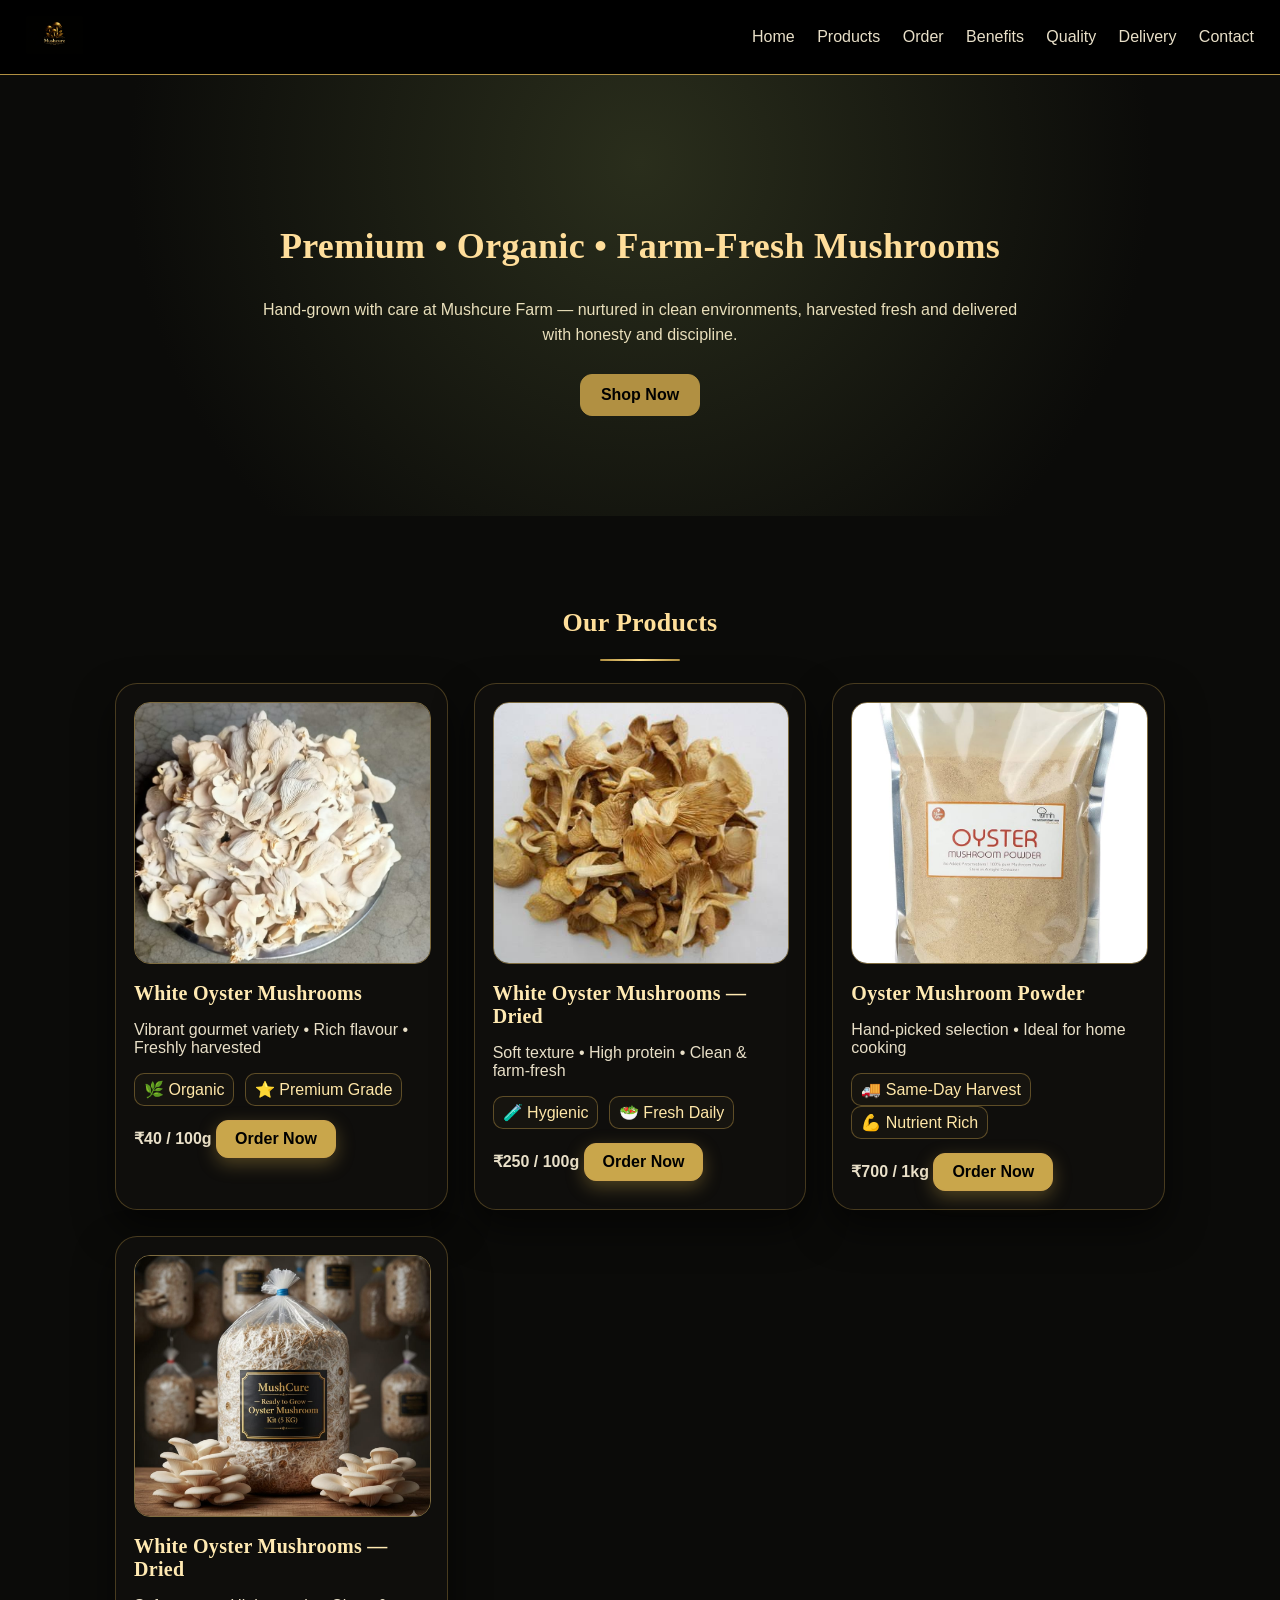
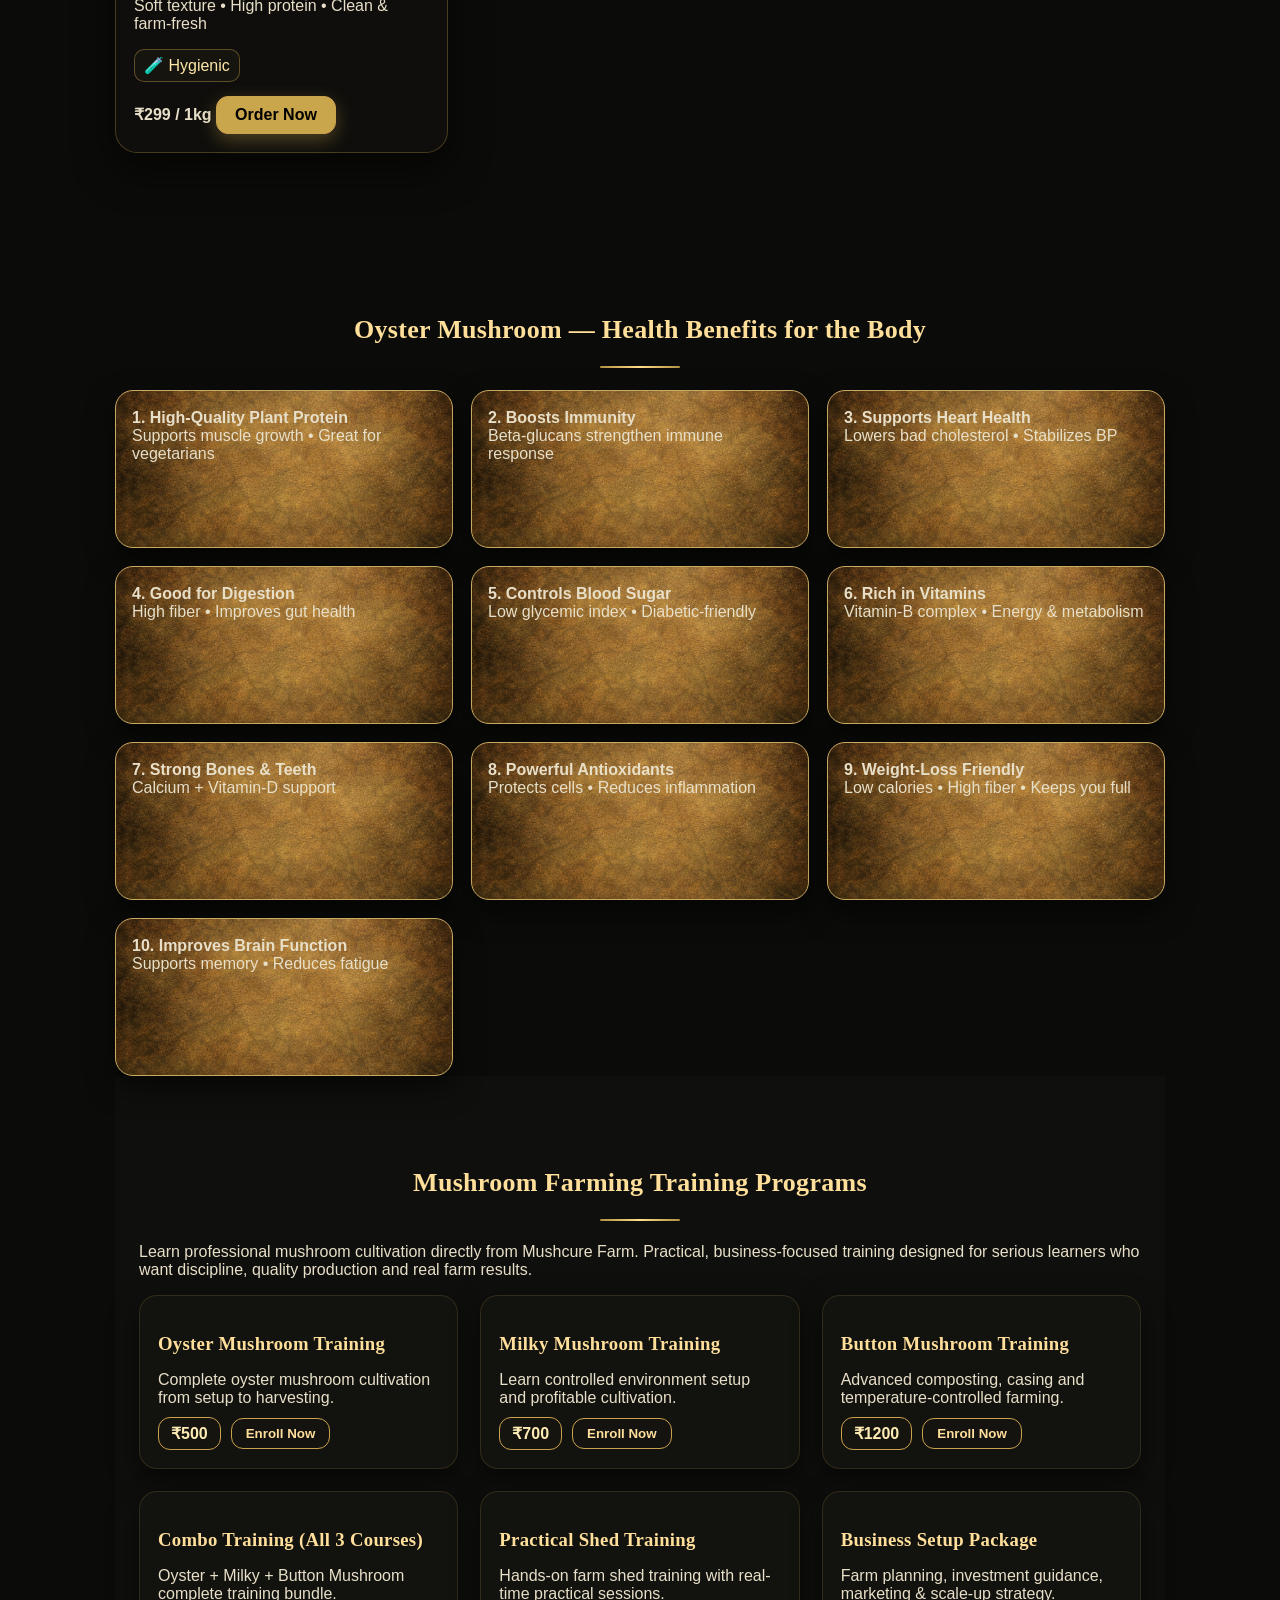
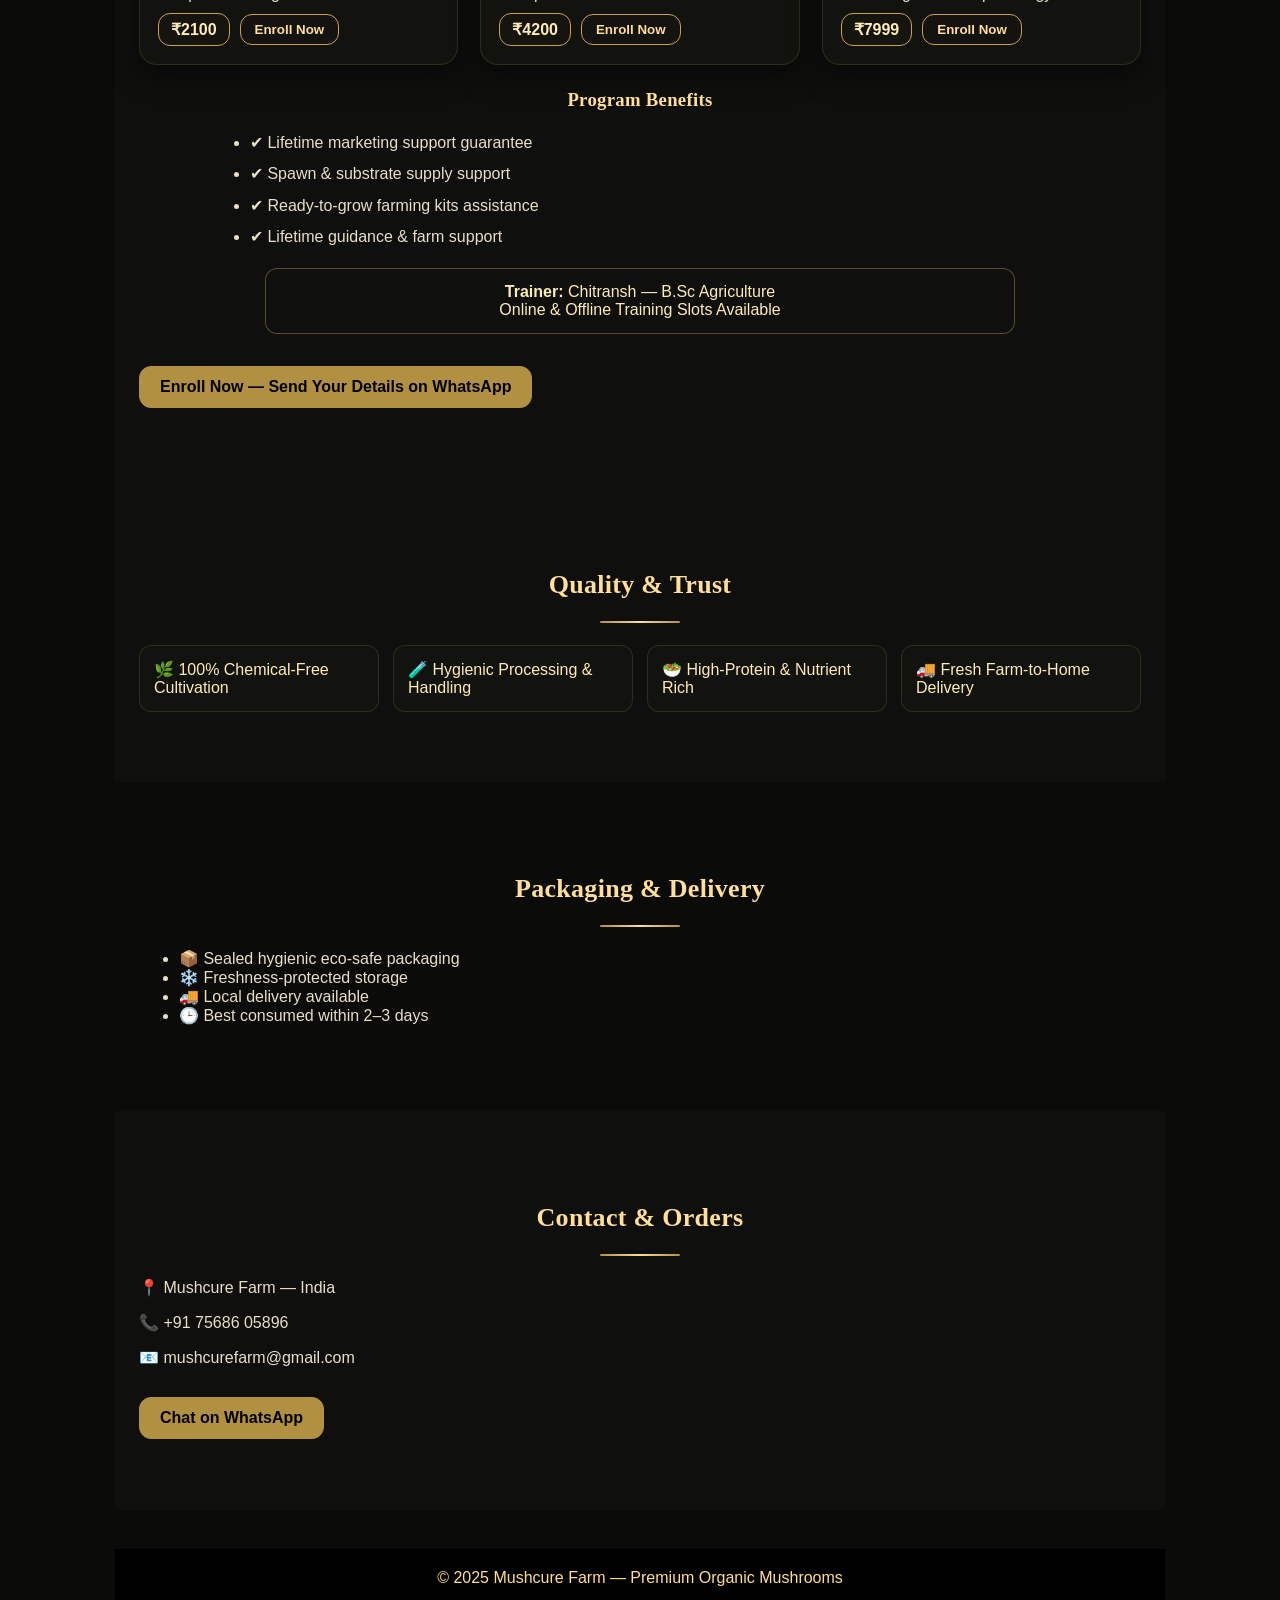
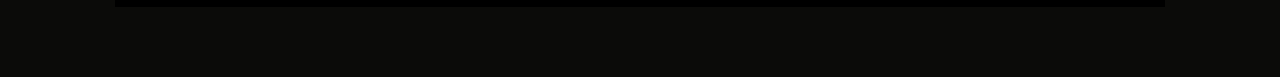
==== index.html @ 4eaa2e91 "Update index.html" ====
<!DOCTYPE html>
<html lang="en">
<head>
  <meta charset="UTF-8" />
  <meta name="viewport" content="width=device-width, initial-scale=1.0" />

  <title>Mushcure — Premium Organic Oyster Mushrooms | Farm Fresh</title>

  <meta name="description" content="Mushcure — Premium organic oyster mushrooms. Farm-fresh, chemical-free, hygienically cultivated mushrooms. Order fresh and dried oyster mushrooms.">
  <meta name="keywords" content="Mushcure, oyster mushrooms, organic mushrooms, mushroom farm, mushroom delivery, fresh mushrooms India">
  <meta name="author" content="Mushcure Farm">

  <link rel="icon" type="image/png" href="favicon.png">
  <link rel="stylesheet" href="style.css" />
</head>

<body>

<header class="topbar">
  <div class="logo">
    <img src="logo.png" alt="Mushcure Logo">
  </div>

  <nav>
    <a href="#home">Home</a>
    <a href="#products">Products</a>
    <a href="#order">Order</a>
    <a href="#benefits">Benefits</a>
    <a href="#quality">Quality</a>
    <a href="#delivery">Delivery</a>
    <a href="#contact">Contact</a>
  </nav>
</header>

<section id="home" class="hero">
  <h1>Premium • Organic • Farm-Fresh Mushrooms</h1>
  <p>
    Hand-grown with care at Mushcure Farm — nurtured in clean environments,
    harvested fresh and delivered with honesty and discipline.
  </p>
  <a href="#products" class="btn primary">Shop Now</a>
</section>

<section id="products" class="section">
  <h2 class="title">Our Products</h2>
  <div class="divider"></div>

  <div class="grid">

    <div class="card">
      <img src="pink-oyster.jpg" alt="White Oyster Mushrooms">
      <h3>White Oyster Mushrooms</h3>
      <p>Vibrant gourmet variety • Rich flavour • Freshly harvested</p>
      <div class="badges">
        <span>🌿 Organic</span>
        <span>⭐ Premium Grade</span>
      </div>
      <strong>₹40 / 100g</strong>
      <a class="btn" href="order.html">Order Now</a>
    </div>

    <div class="card">
      <img src="white-oyster.jpg" alt="White Oyster Mushrooms Dried">
      <h3>White Oyster Mushrooms — Dried</h3>
      <p>Soft texture • High protein • Clean & farm-fresh</p>
      <div class="badges">
        <span>🧪 Hygienic</span>
        <span>🥗 Fresh Daily</span>
      </div>
      <strong>₹250 / 100g</strong>
      <a class="btn" href="order.html">Order Now</a>
    </div>

    <div class="card">
      <img src="fresh-harvest.jpg" alt="Oyster Mushroom Powder">
      <h3>Oyster Mushroom Powder</h3>
      <p>Hand-picked selection • Ideal for home cooking</p>
      <div class="badges">
        <span>🚚 Same-Day Harvest</span>
        <span>💪 Nutrient Rich</span>
      </div>
      <strong>₹700 / 1kg</strong>
      <a class="btn" href="order.html">Order Now</a>
    </div>

    <div class="card">
      <img src="kit.jpg" alt="White Oyster Ready To Grow Kit">
      <h3>White Oyster Mushrooms — Dried</h3>
      <p>Soft texture • High protein • Clean & farm-fresh</p>
      <div class="badges">
        <span>🧪 Hygienic</span>
      </div>
      <strong>₹299 / 1kg</strong>
      <a class="btn" href="order.html">Order Now</a>
    </div>

  </div>
</section>



<section id="benefits" class="section">
  <h2 class="title">Oyster Mushroom — Health Benefits for the Body</h2>
  <div class="divider"></div>

  <div class="benefit-grid">

    <div class="benefit-card"><strong>1. High-Quality Plant Protein</strong><br>Supports muscle growth • Great for vegetarians</div>
    <div class="benefit-card"><strong>2. Boosts Immunity</strong><br>Beta-glucans strengthen immune response</div>
    <div class="benefit-card"><strong>3. Supports Heart Health</strong><br>Lowers bad cholesterol • Stabilizes BP</div>

    <div class="benefit-card"><strong>4. Good for Digestion</strong><br>High fiber • Improves gut health</div>
    <div class="benefit-card"><strong>5. Controls Blood Sugar</strong><br>Low glycemic index • Diabetic-friendly</div>
    <div class="benefit-card"><strong>6. Rich in Vitamins</strong><br>Vitamin-B complex • Energy & metabolism</div>

    <div class="benefit-card"><strong>7. Strong Bones & Teeth</strong><br>Calcium + Vitamin-D support</div>
    <div class="benefit-card"><strong>8. Powerful Antioxidants</strong><br>Protects cells • Reduces inflammation</div>
    <div class="benefit-card"><strong>9. Weight-Loss Friendly</strong><br>Low calories • High fiber • Keeps you full</div>

    <div class="benefit-card"><strong>10. Improves Brain Function</strong><br>Supports memory • Reduces fatigue</div>

  </div>
<section id="training" class="section alt">
  <h2 class="title">Mushroom Farming Training Programs</h2>
  <div class="divider"></div>

  <p class="story">
    Learn professional mushroom cultivation directly from Mushcure Farm.
    Practical, business-focused training designed for serious learners
    who want discipline, quality production and real farm results.
  </p>

  <div class="training-grid">

    <div class="training-card">
      <h3>Oyster Mushroom Training</h3>
      <p>Complete oyster mushroom cultivation from setup to harvesting.</p>
      <div class="price-row">
        <span class="price">₹500</span>
        <button class="enroll-btn"
          onclick="enroll('Oyster Mushroom Training', 500)">
          Enroll Now
        </button>
      </div>
    </div>

    <div class="training-card">
      <h3>Milky Mushroom Training</h3>
      <p>Learn controlled environment setup and profitable cultivation.</p>
      <div class="price-row">
        <span class="price">₹700</span>
        <button class="enroll-btn"
          onclick="enroll('Milky Mushroom Training', 700)">
          Enroll Now
        </button>
      </div>
    </div>

    <div class="training-card">
      <h3>Button Mushroom Training</h3>
      <p>Advanced composting, casing and temperature-controlled farming.</p>
      <div class="price-row">
        <span class="price">₹1200</span>
        <button class="enroll-btn"
          onclick="enroll('Button Mushroom Training', 1200)">
          Enroll Now
        </button>
      </div>
    </div>

    <div class="training-card">
      <h3>Combo Training (All 3 Courses)</h3>
      <p>Oyster + Milky + Button Mushroom complete training bundle.</p>
      <div class="price-row">
        <span class="price">₹2100</span>
        <button class="enroll-btn"
          onclick="enroll('Combo Training — Oyster + Milky + Button', 2100)">
          Enroll Now
        </button>
      </div>
    </div>

    <div class="training-card">
      <h3>Practical Shed Training</h3>
      <p>Hands-on farm shed training with real-time practical sessions.</p>
      <div class="price-row">
        <span class="price">₹4200</span>
        <button class="enroll-btn"
          onclick="enroll('Practical Shed Training', 4200)">
          Enroll Now
        </button>
      </div>
    </div>

    <div class="training-card">
      <h3>Business Setup Package</h3>
      <p>Farm planning, investment guidance, marketing & scale-up strategy.</p>
      <div class="price-row">
        <span class="price">₹7999</span>
        <button class="enroll-btn"
          onclick="enroll('Business Setup Package', 7999)">
          Enroll Now
        </button>
      </div>
    </div>

  </div>

  <h3 class="sub-title">Program Benefits</h3>
  <ul class="benefits-list">
    <li>✔ Lifetime marketing support guarantee</li>
    <li>✔ Spawn & substrate supply support</li>
    <li>✔ Ready-to-grow farming kits assistance</li>
    <li>✔ Lifetime guidance & farm support</li>
  </ul>

  <div class="trainer-box">
    <strong>Trainer:</strong> Chitransh — B.Sc Agriculture  
    <br>Online & Offline Training Slots Available
  </div>

  <a href="https://wa.me/917568605896" class="btn primary">
    Enroll Now — Send Your Details on WhatsApp
  </a>
</section>

<section id="quality" class="section alt">
  <h2 class="title">Quality & Trust</h2>
  <div class="divider"></div>

  <div class="trust-grid">
    <div class="trust-card">🌿 100% Chemical-Free Cultivation</div>
    <div class="trust-card">🧪 Hygienic Processing & Handling</div>
    <div class="trust-card">🥗 High-Protein & Nutrient Rich</div>
    <div class="trust-card">🚚 Fresh Farm-to-Home Delivery</div>
  </div>
</section>

<section id="delivery" class="section">
  <h2 class="title">Packaging & Delivery</h2>
  <div class="divider"></div>

  <ul class="list">
    <li>📦 Sealed hygienic eco-safe packaging</li>
    <li>❄️ Freshness-protected storage</li>
    <li>🚚 Local delivery available</li>
    <li>🕒 Best consumed within 2–3 days</li>
  </ul>
</section>

<section id="contact" class="section alt">
  <h2 class="title">Contact & Orders</h2>
  <div class="divider"></div>

  <p>📍 Mushcure Farm — India</p>
  <p>📞 +91 75686 05896</p>
  <p>📧 mushcurefarm@gmail.com</p>

  <a class="btn primary" href="https://wa.me/917568605896">Chat on WhatsApp</a>
</section>

<footer>
  © 2025 Mushcure Farm — Premium Organic Mushrooms
</footer>

<script>
document.getElementById("orderForm").addEventListener("submit", function(e){
  e.preventDefault();

  let msg =
`🛒 *Mushcure Order*\n\n`+
`👤 Name: ${name.value}\n`+
`📞 Phone: ${phone.value}\n\n`+
`🍄 Product: ${product.value}\n`+
`⚖️ Pack Size: ${weight.value}\n`+
`🔢 Quantity: ${qty.value}\n\n`+
`📍 Delivery Address:\n${address.value}\n\n`+
`📝 Notes: ${note.value || "None"}`;

  window.open(`https://wa.me/917568605896?text=${encodeURIComponent(msg)}`,"_blank");
});
</script>
  <script>
function enroll(course, price) {
  const msg =
`🎓 *Mushroom Training Enrollment Request*

📌 Course: ${course}
💰 Fee: ₹${price}

Please book my slot.
My details:
• Name:
• City:
• Preferred Mode: Online / Offline
• Preferred Date:`;

  window.open(
    `https://wa.me/917568605896?text=${encodeURIComponent(msg)}`,
    `_blank`
  );
}
  </script>

</body>
</html>
---- style.css ----
body{margin:0;background:#0b0b09;color:#e8dfc8;font-family:'Poppins',Arial;}
h1,h2,h3{font-family:'Playfair Display',serif;letter-spacing:.3px;}

.topbar{display:flex;justify-content:space-between;align-items:center;padding:16px 26px;background:#000;border-bottom:1px solid #b19042;position:sticky;top:0;z-index:50;}
.logo img{height:38px;}
nav a{margin-left:18px;text-decoration:none;color:#e8dfc8;transition:.3s;}
nav a:hover{color:#ffdf8a;}

.hero{padding:120px 24px 100px;text-align:center;background:radial-gradient(circle at 50% 20%,#2a2e1c,#0b0b09 70%);}
.hero h1{font-size:36px;color:#ffde9b;}
.hero p{max-width:760px;margin:12px auto;color:#e9dfbb;line-height:1.6;}

.btn{display:inline-block;margin-top:14px;padding:11px 20px;border-radius:12px;text-decoration:none;font-weight:600;border:1px solid #b19042;transition:.3s;}
.primary{background:#b19042;color:#000;}
.btn:hover{box-shadow:0 0 18px #ffdf8a55;background:#ffdf8a;color:#000;}
.btn.full{width:100%;}

.section{padding:70px 24px;max-width:1050px;margin:auto;}
.section.alt{background:#0f0f0d;}
.title{text-align:center;color:#ffdf9a;font-size:26px;}
.divider{width:80px;height:2px;margin:10px auto 22px;background:linear-gradient(90deg,#b19042,#ffdf8a,#b19042);border-radius:3px;}

.grid{display:grid;grid-template-columns:repeat(auto-fit,minmax(280px,1fr));gap:26px;}

.card{background:#0f0e0c;border:1px solid rgba(177,144,66,.35);border-radius:22px;padding:18px;box-shadow:0 18px 38px rgba(0,0,0,.55);transition:.35s;}
.card:hover{transform:translateY(-6px);box-shadow:0 28px 55px rgba(0,0,0,.7);border-color:#caa24d;}
.card img{width:100%;height:260px;object-fit:cover;border-radius:16px;border:1px solid rgba(201,170,99,.6);}
.card h3{margin:14px 0 6px;font-size:20px;color:#ffe9b2;}
.badges span{display:inline-block;padding:6px 9px;border-radius:10px;border:1px solid #caa24d66;color:#ffe7a8;margin-right:6px;background:#16140f;}

.order-wrapper{max-width:780px;margin:auto;}
.order-box{background:#12120f;padding:22px;border-radius:18px;border:1px solid #b1904233;box-shadow:0 8px 24px #0007;}
.form-row.two{display:grid;grid-template-columns:1fr 1fr;gap:16px;}
.form-row.three{display:grid;grid-template-columns:1fr 1fr 1fr;gap:16px;}

.field label{color:#ffdf9a;font-weight:600;}
.field input,.field select,.field textarea{width:100%;margin-top:6px;padding:10px;border-radius:12px;border:1px solid #c9aa63;background:#0f0f0d;color:#ffefc1;}
.field input:focus,.field select:focus,.field textarea:focus{outline:none;box-shadow:0 0 12px #ffdf8a55;}

/* BENEFIT CARDS */
.benefit-grid{display:grid;grid-template-columns:repeat(auto-fit,minmax(280px,1fr));gap:18px;margin-top:20px;}

.benefit-card{
  position:relative;
  border:1px solid #c9aa63;
  border-radius:18px;
  padding:18px 16px;
  min-height:120px;
  background:url("health-texture.png") center/cover no-repeat,rgba(0,0,0,.45);
  box-shadow:0 12px 28px rgba(0,0,0,.55);
  transition:.35s;
}

.benefit-card:hover{
  transform:translateY(-6px);
  border-color:#ffdd88;
  box-shadow:0 0 18px rgba(255,221,136,.55),0 18px 40px rgba(0,0,0,.75);
}
/* TRAINING SECTION */
.training-grid{
  display:grid;
  grid-template-columns:repeat(auto-fit,minmax(280px,1fr));
  gap:22px;
  margin-top:16px;
}

.training-card{
  background:#12120f;
  border:1px solid #b1904233;
  border-radius:18px;
  padding:18px;
  box-shadow:0 10px 28px rgba(0,0,0,.55);
  transition:.3s;
}

.training-card:hover{
  border-color:#caa24d;
  box-shadow:0 14px 36px rgba(0,0,0,.7);
  transform:translateY(-4px);
}

.training-card h3{
  color:#ffdf9a;
  margin-bottom:6px;
}

.training-card p{
  color:#e8dfc8;
  margin-bottom:10px;
}

.price{
  display:inline-block;
  padding:6px 12px;
  border-radius:12px;
  border:1px solid #caa24d66;
  color:#ffe7a8;
  background:#16140f;
  font-weight:600;
}

.price.highlight{
  background:#caa24d;
  color:#111;
}

.sub-title{
  margin-top:24px;
  color:#ffdf9a;
  text-align:center;
}

.benefits-list{
  max-width:820px;
  margin:10px auto 18px;
  color:#e8dfc8;
  line-height:1.6;
}

.benefits-list li{
  margin-bottom:6px;
}

.trainer-box{
  max-width:720px;
  margin:12px auto 18px;
  padding:14px;
  border-radius:12px;
  border:1px solid #caa24d66;
  background:#0f0f0d;
  color:#ffecb5;
  text-align:center;
}
/* TRAINING ENROLL BUTTON — PREMIUM STYLE */
.training-card .price-row{
  display:flex;
  align-items:center;
  gap:10px;
  margin-top:10px;
}

.training-card .price{
  border:1px solid #caa24d;
  padding:6px 12px;
  border-radius:12px;
  color:#ffecb5;
}

.training-card .enroll-btn{
  padding:7px 14px;
  border-radius:12px;
  border:1px solid #caa24d;
  background:#151310;
  color:#ffde9b;
  font-weight:600;
  transition:.25s;
}

.training-card .enroll-btn:hover{
  background:#caa24d;
  color:#111;
  box-shadow:0 0 16px rgba(202,162,77,.45);
  transform:translateY(-2px);
}

/* TRUST CARDS */
.trust-grid{display:grid;grid-template-columns:repeat(auto-fit,minmax(240px,1fr));gap:14px;}
.trust-card{background:#12120f;padding:14px;border-radius:12px;border:1px solid #b1904233;color:#ffecb5;}

footer{text-align:center;padding:20px;background:#000;color:#ffdf8a;margin-top:40px;}
/* FORCE GOLD BUTTON STYLE (Fix blue link issue) */
.card a.btn{
  display:inline-block;
  background:#c9a64b;
  color:#000 !important;
  border:1px solid #caa24d;
  padding:9px 18px;
  border-radius:12px;
  font-weight:600;
  text-decoration:none !important;
  box-shadow:0 6px 18px rgba(201,166,75,.35);
  transition:.25s;
}

.card a.btn:hover{
  background:#ffdf8a;
  color:#000 !important;
  box-shadow:0 10px 26px rgba(201,166,75,.55);
}
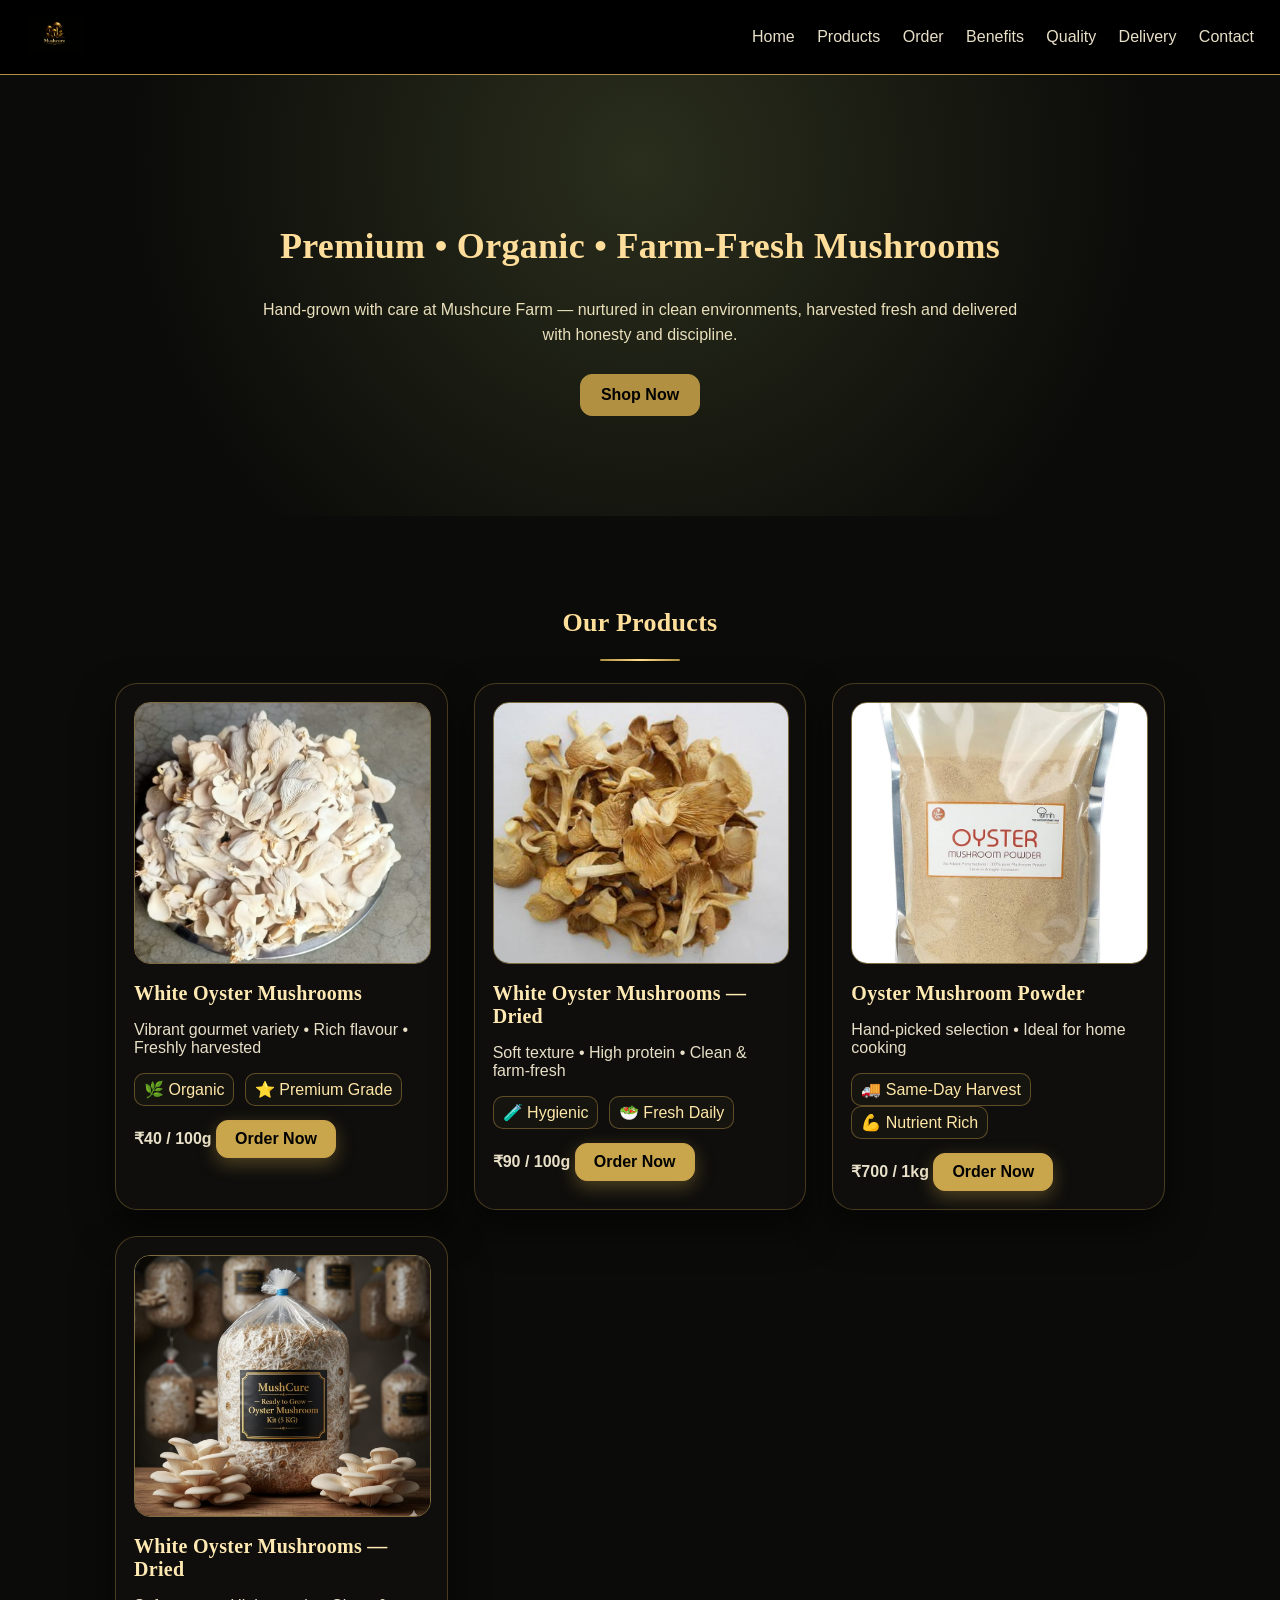
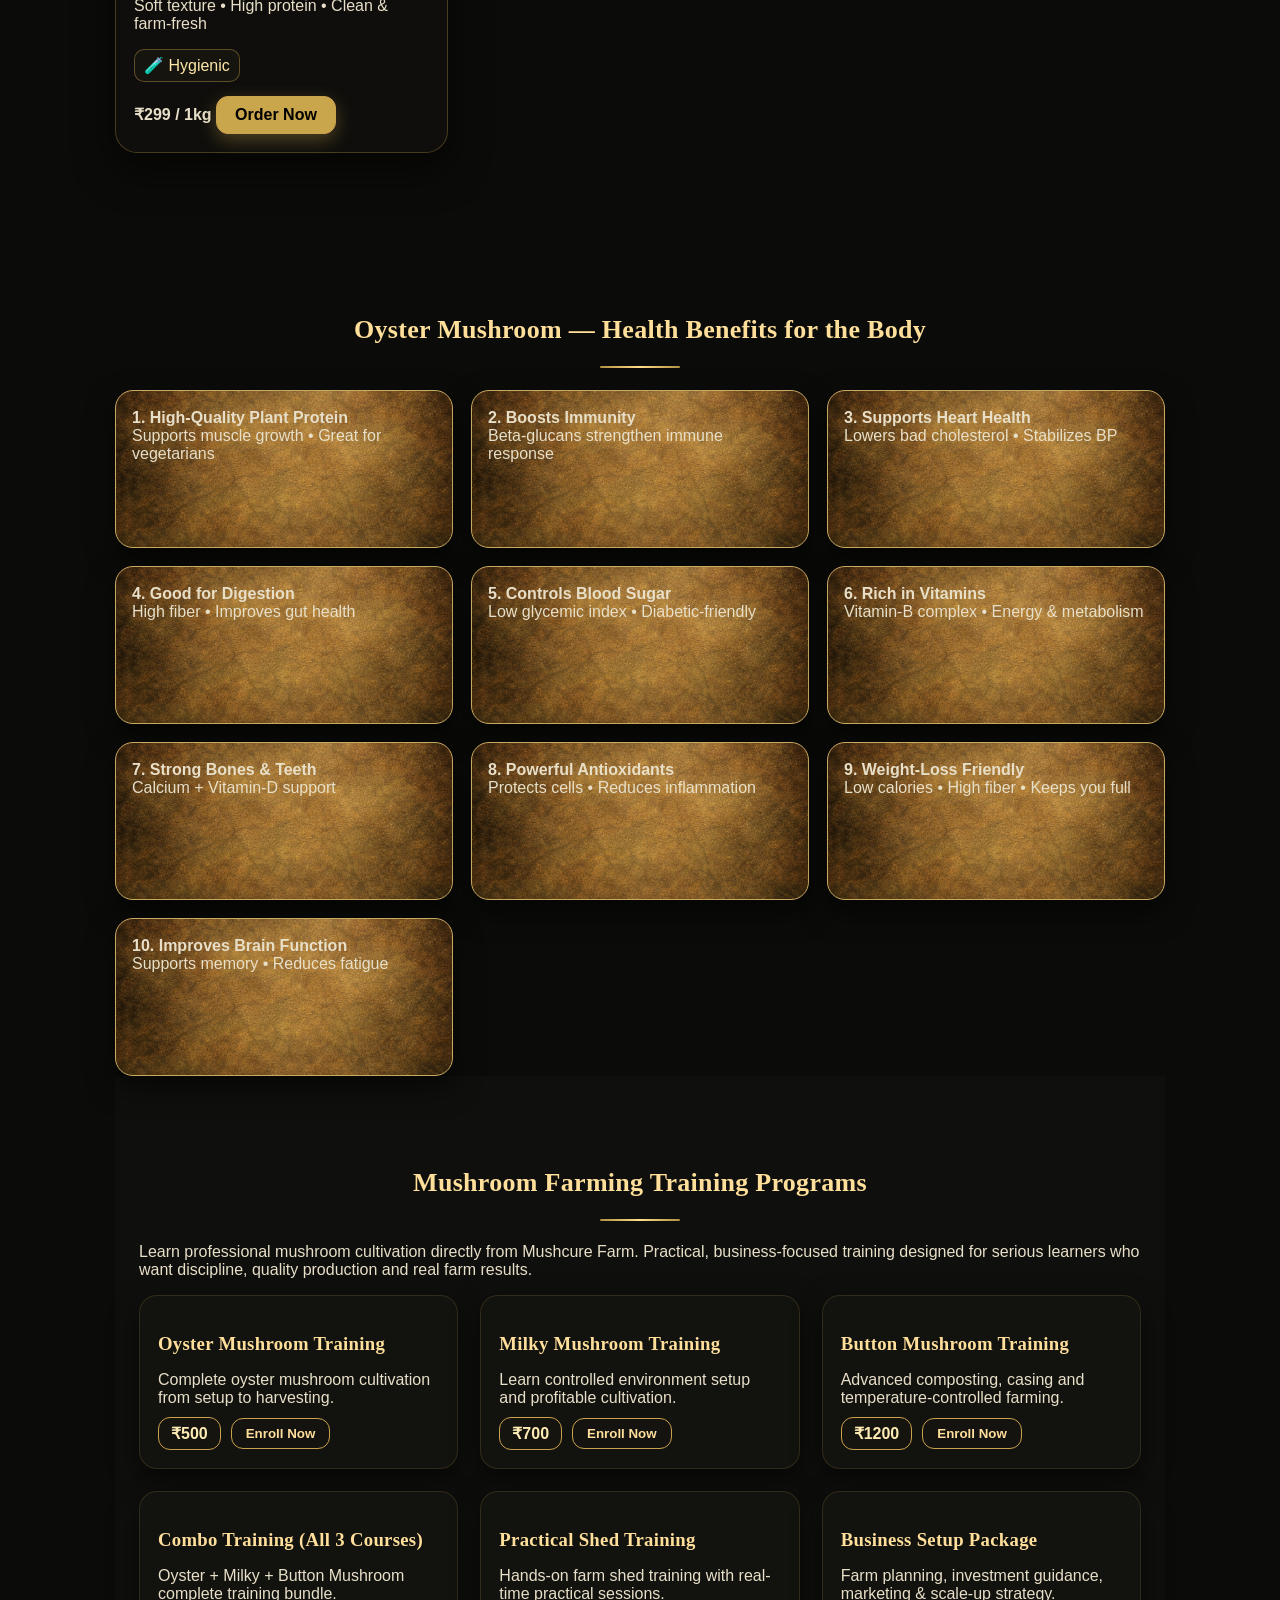
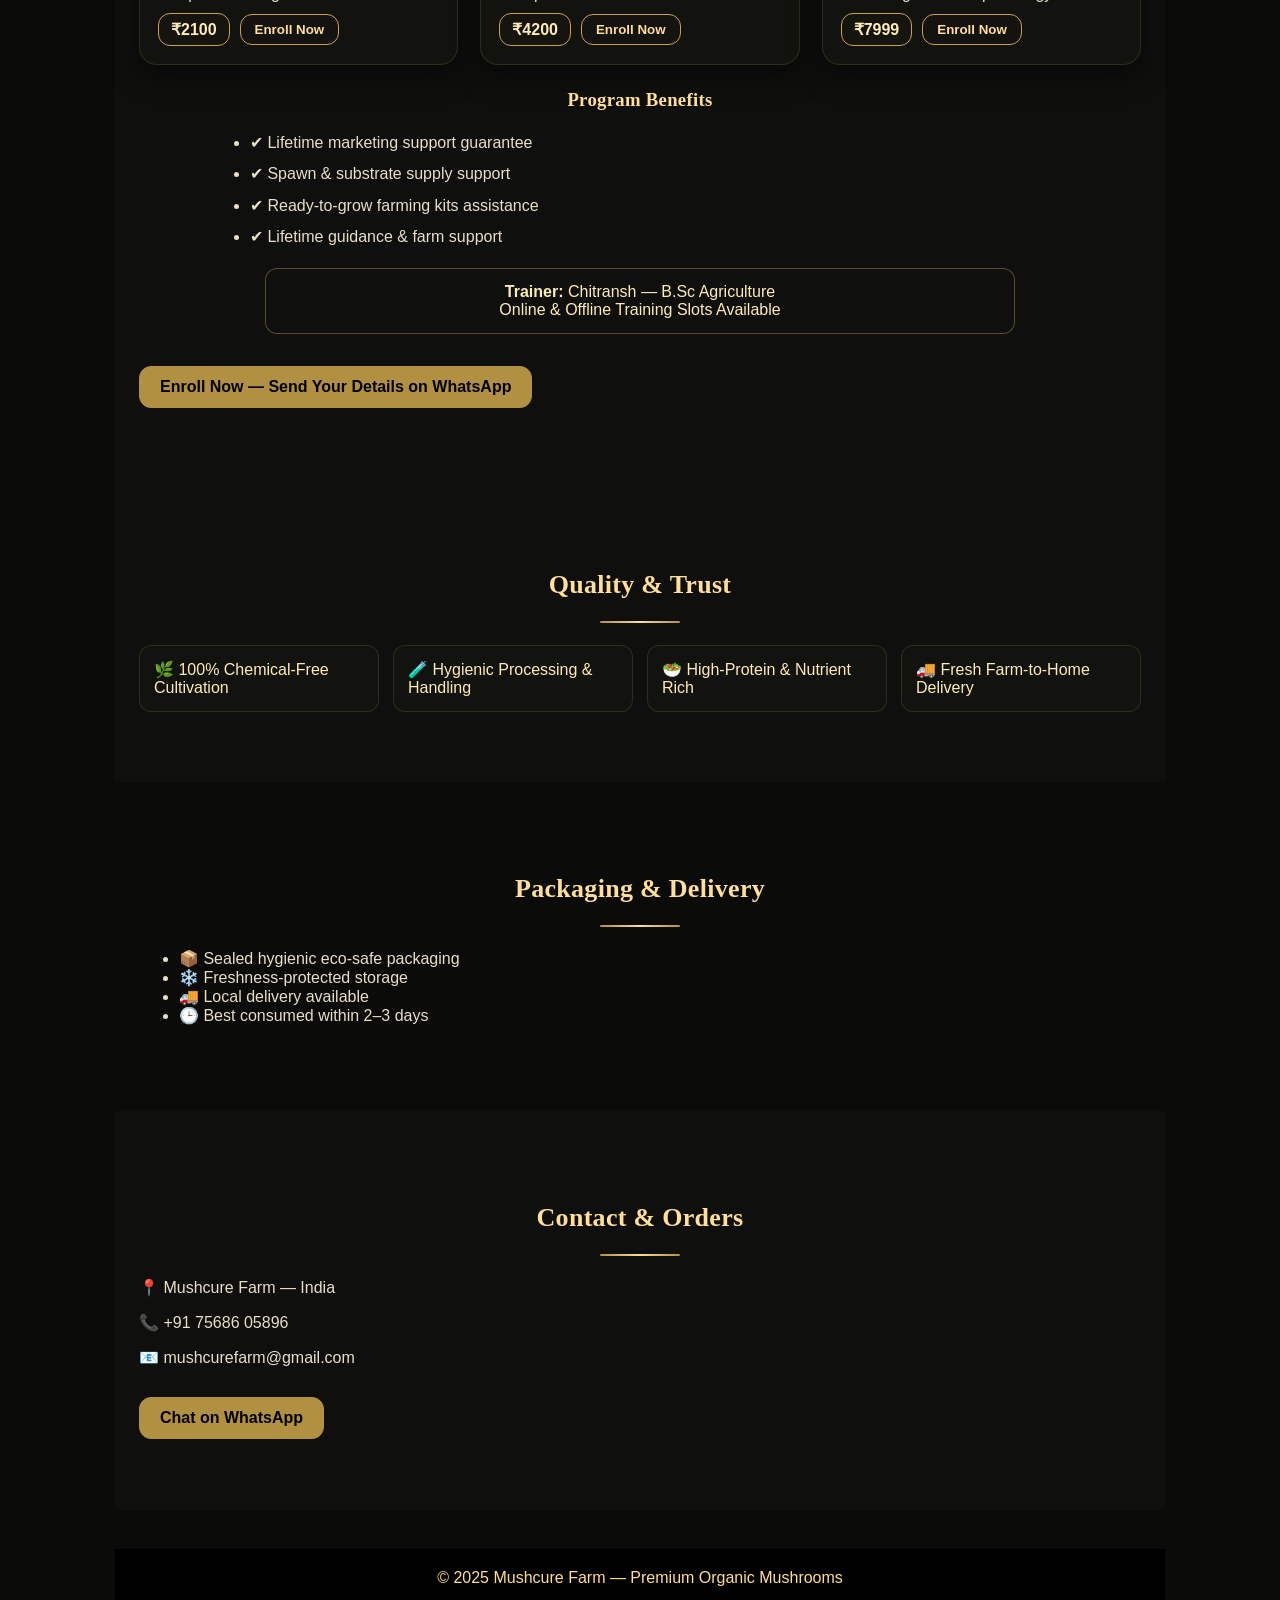
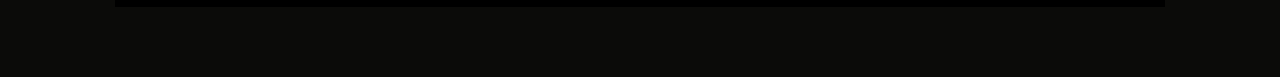
==== commit 7e75613b: "Update price from ₹250 to ₹90 per 100g" ====
--- a/index.html
+++ b/index.html
@@ -4,7 +4,7 @@
   <meta charset="UTF-8" />
   <meta name="viewport" content="width=device-width, initial-scale=1.0" />
 
-  <title>Mushcure — Premium Organic Oyster Mushrooms | Farm Fresh</title>
+  <title>Mushcure — Premium Organic Oyster Mushrooms & Training Center| Farm Fresh</title>
 
   <meta name="description" content="Mushcure — Premium organic oyster mushrooms. Farm-fresh, chemical-free, hygienically cultivated mushrooms. Order fresh and dried oyster mushrooms.">
   <meta name="keywords" content="Mushcure, oyster mushrooms, organic mushrooms, mushroom farm, mushroom delivery, fresh mushrooms India">
@@ -67,7 +67,7 @@
         <span>🧪 Hygienic</span>
         <span>🥗 Fresh Daily</span>
       </div>
-      <strong>₹250 / 100g</strong>
+      <strong>₹90 / 100g</strong>
       <a class="btn" href="order.html">Order Now</a>
     </div>
 
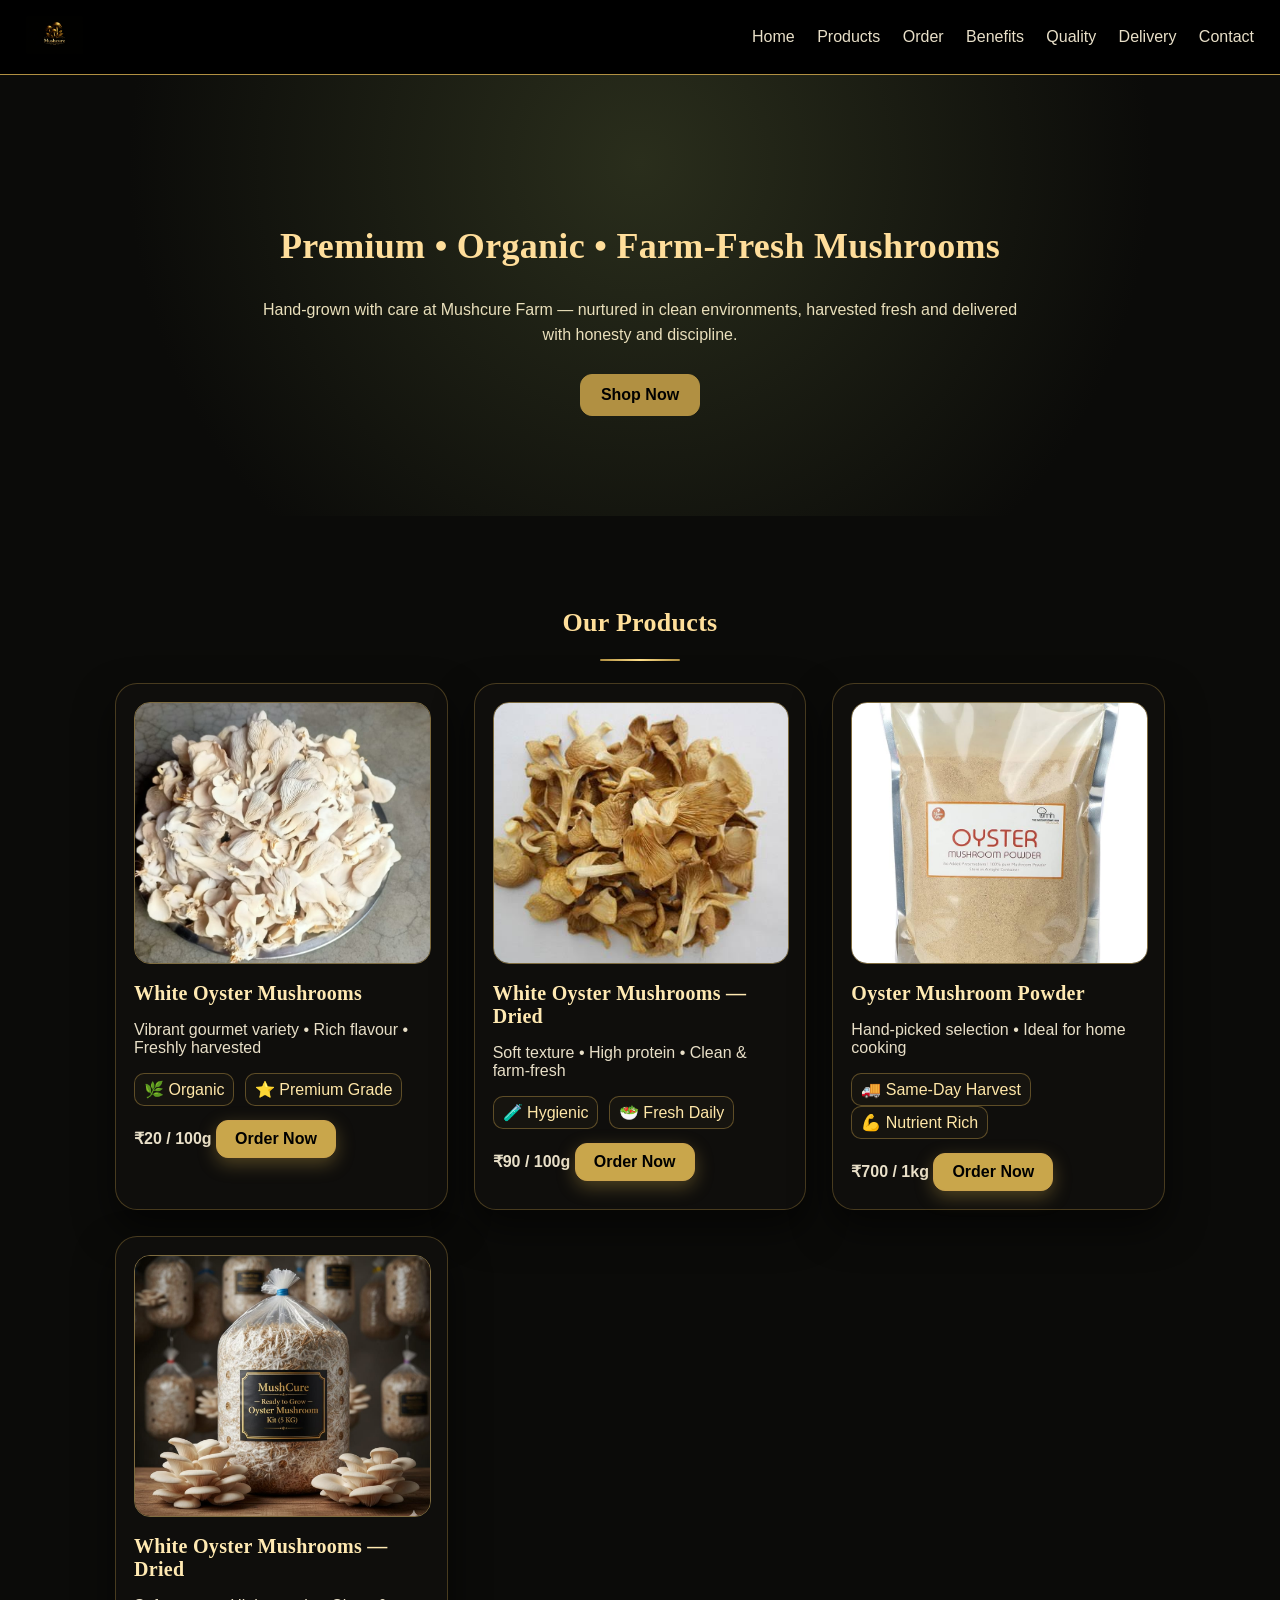
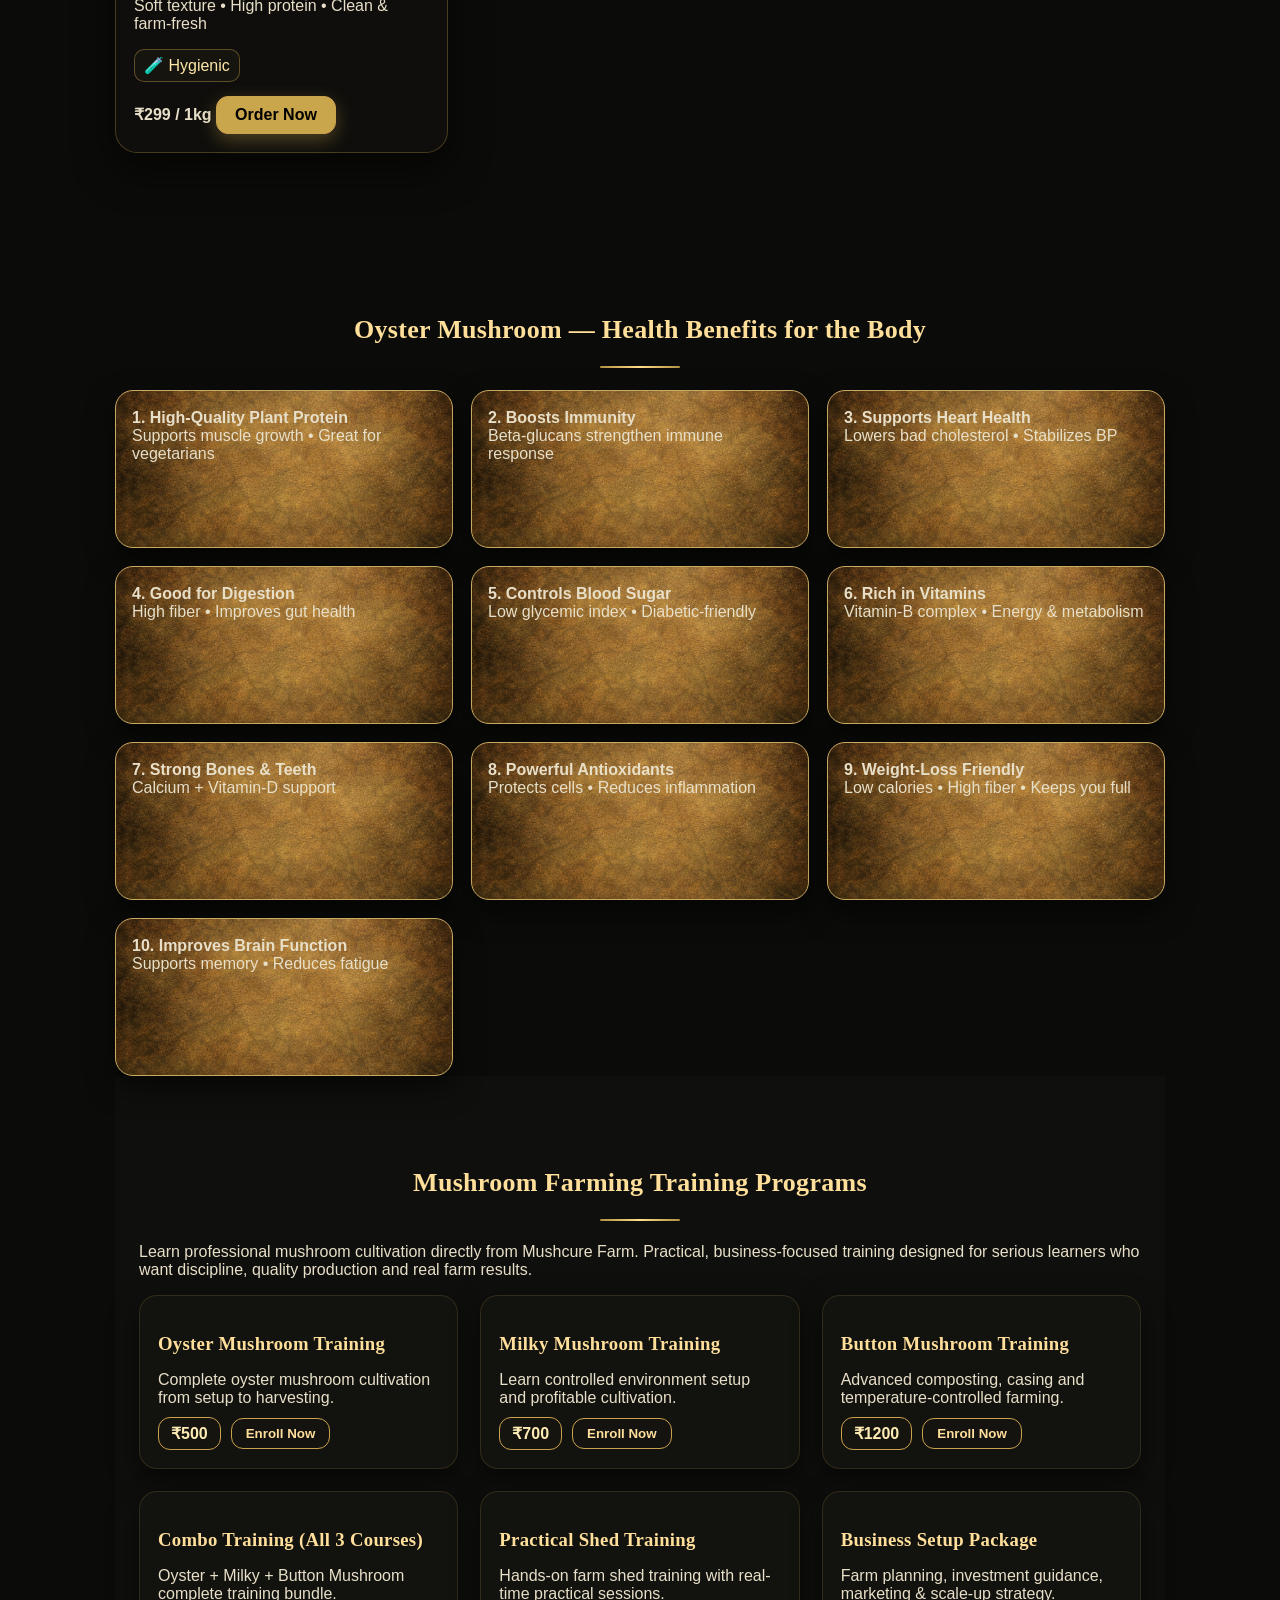
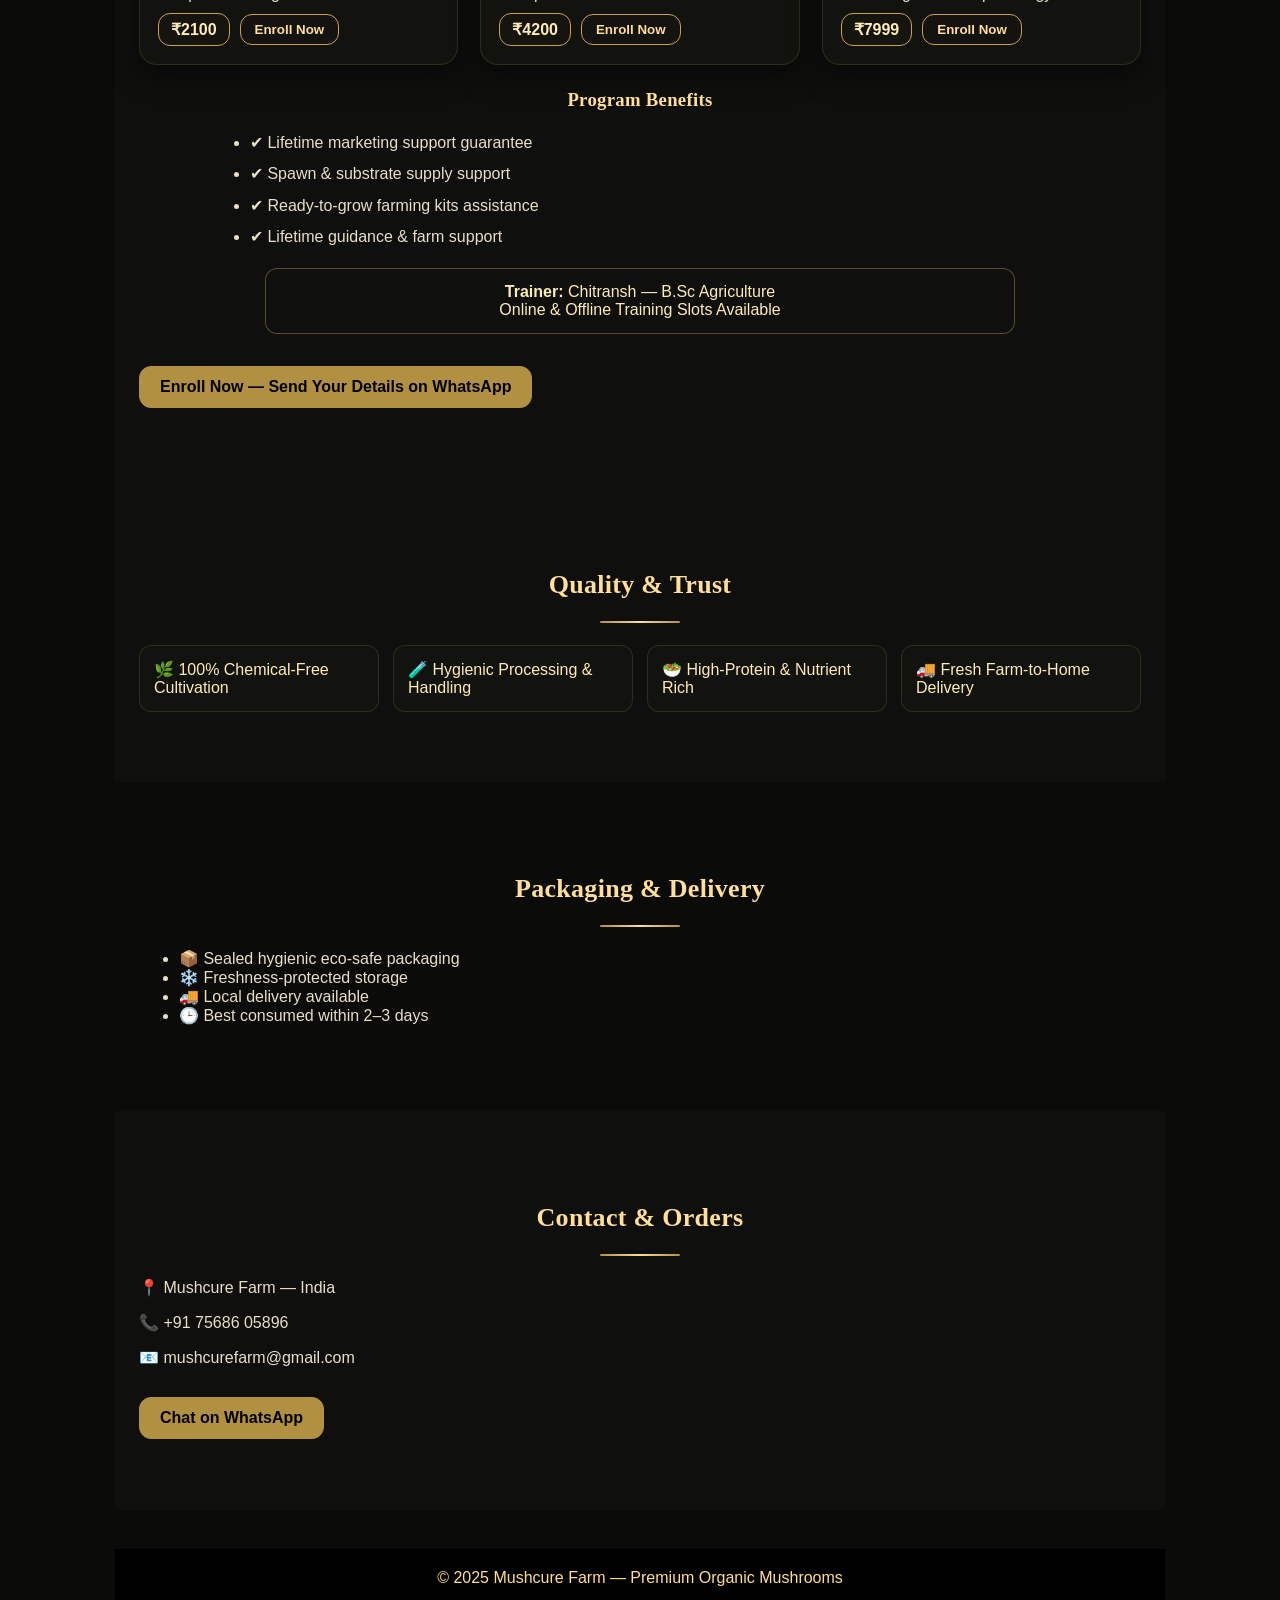
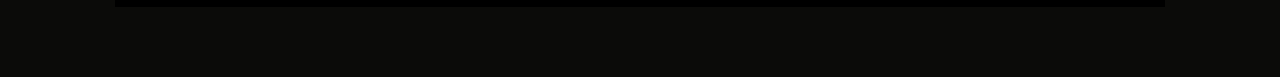
==== commit 4b1ff6ed: "Update price from ₹40 to ₹20 for 100g" ====
--- a/index.html
+++ b/index.html
@@ -55,7 +55,7 @@
         <span>🌿 Organic</span>
         <span>⭐ Premium Grade</span>
       </div>
-      <strong>₹40 / 100g</strong>
+      <strong>₹20 / 100g</strong>
       <a class="btn" href="order.html">Order Now</a>
     </div>
 
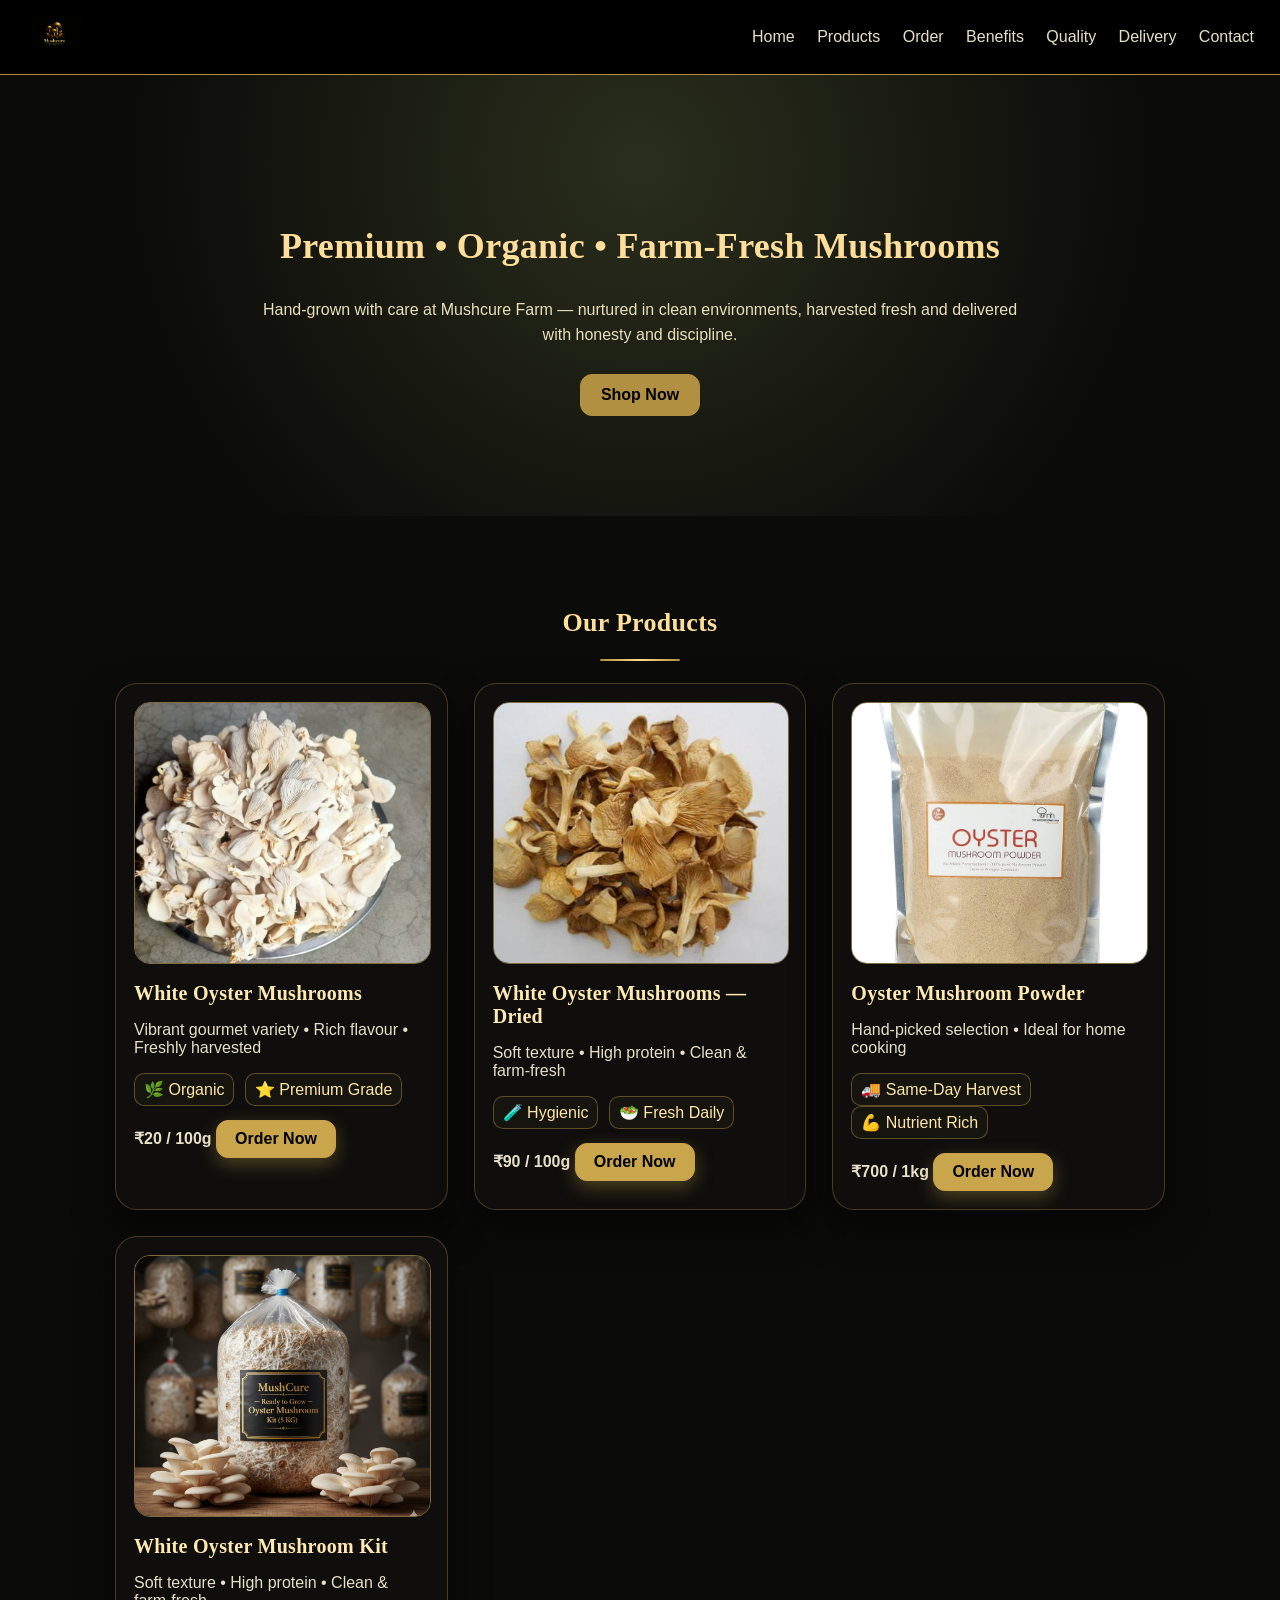
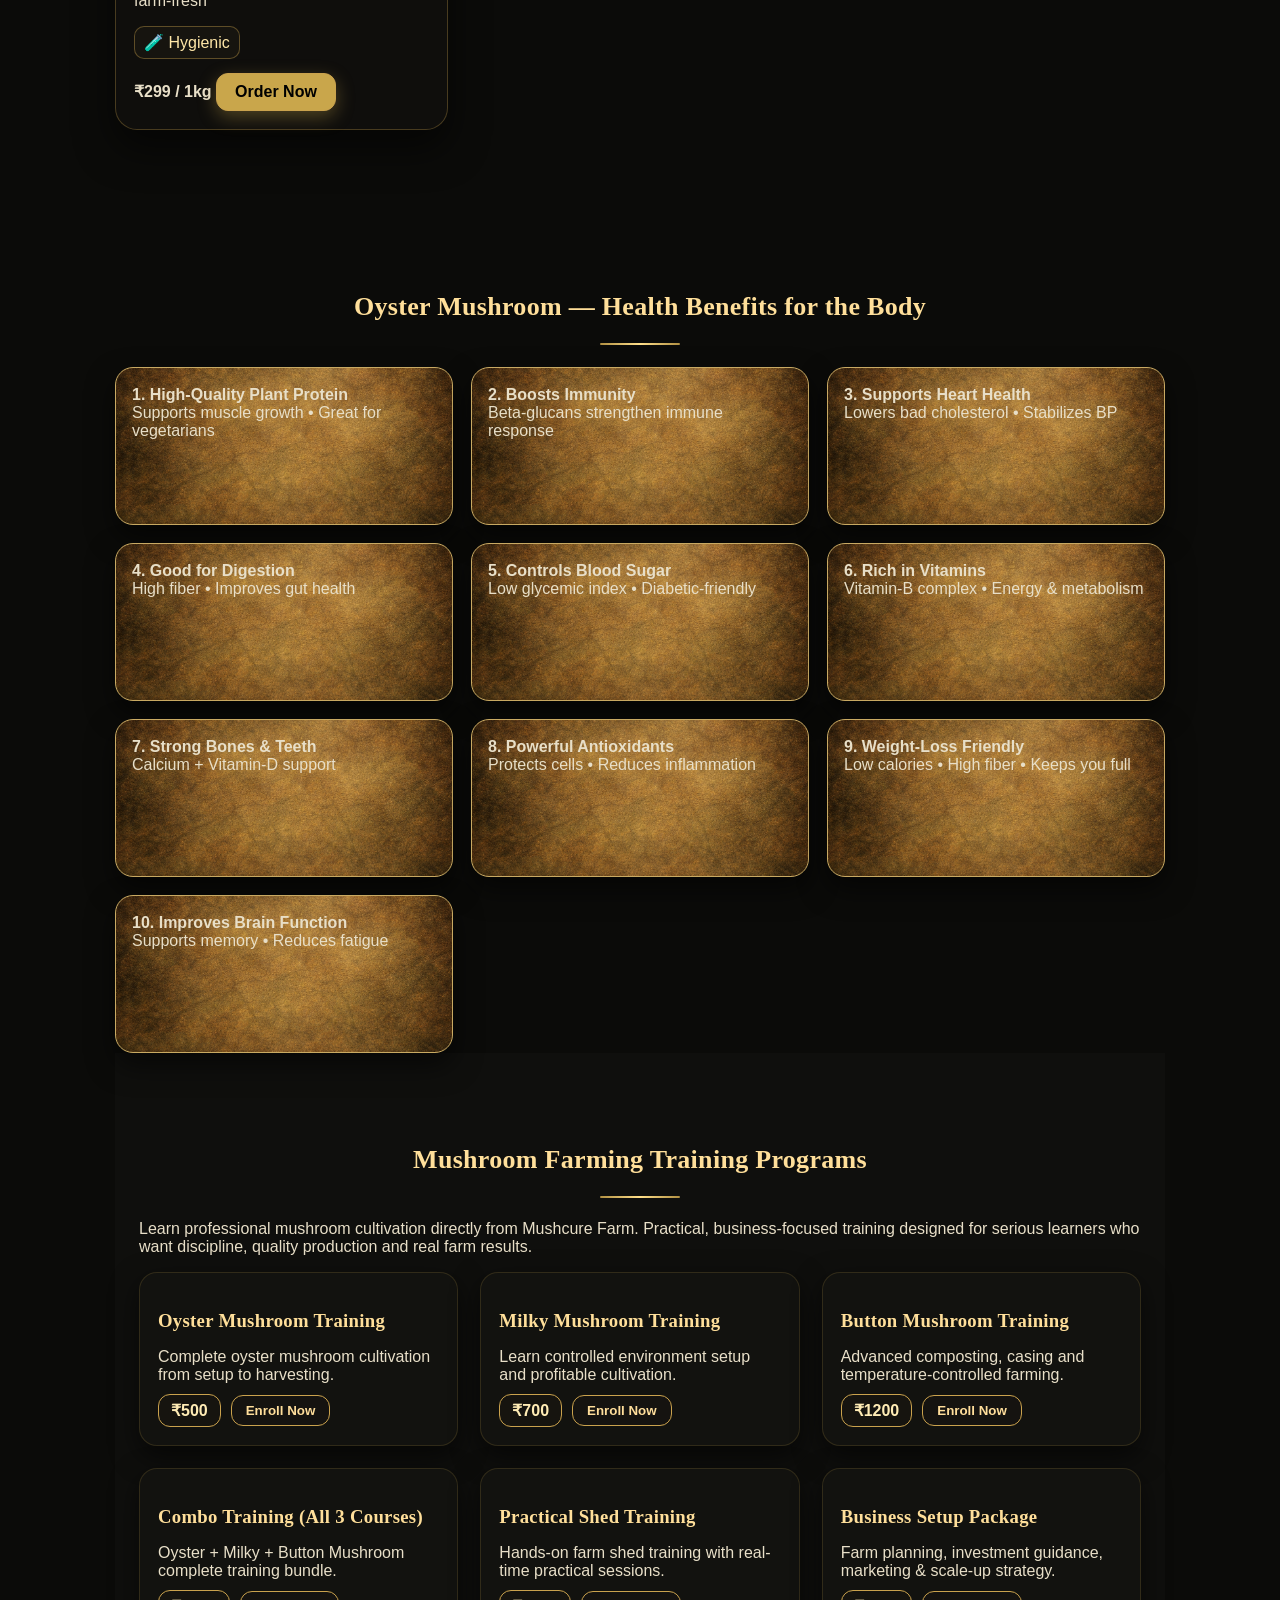
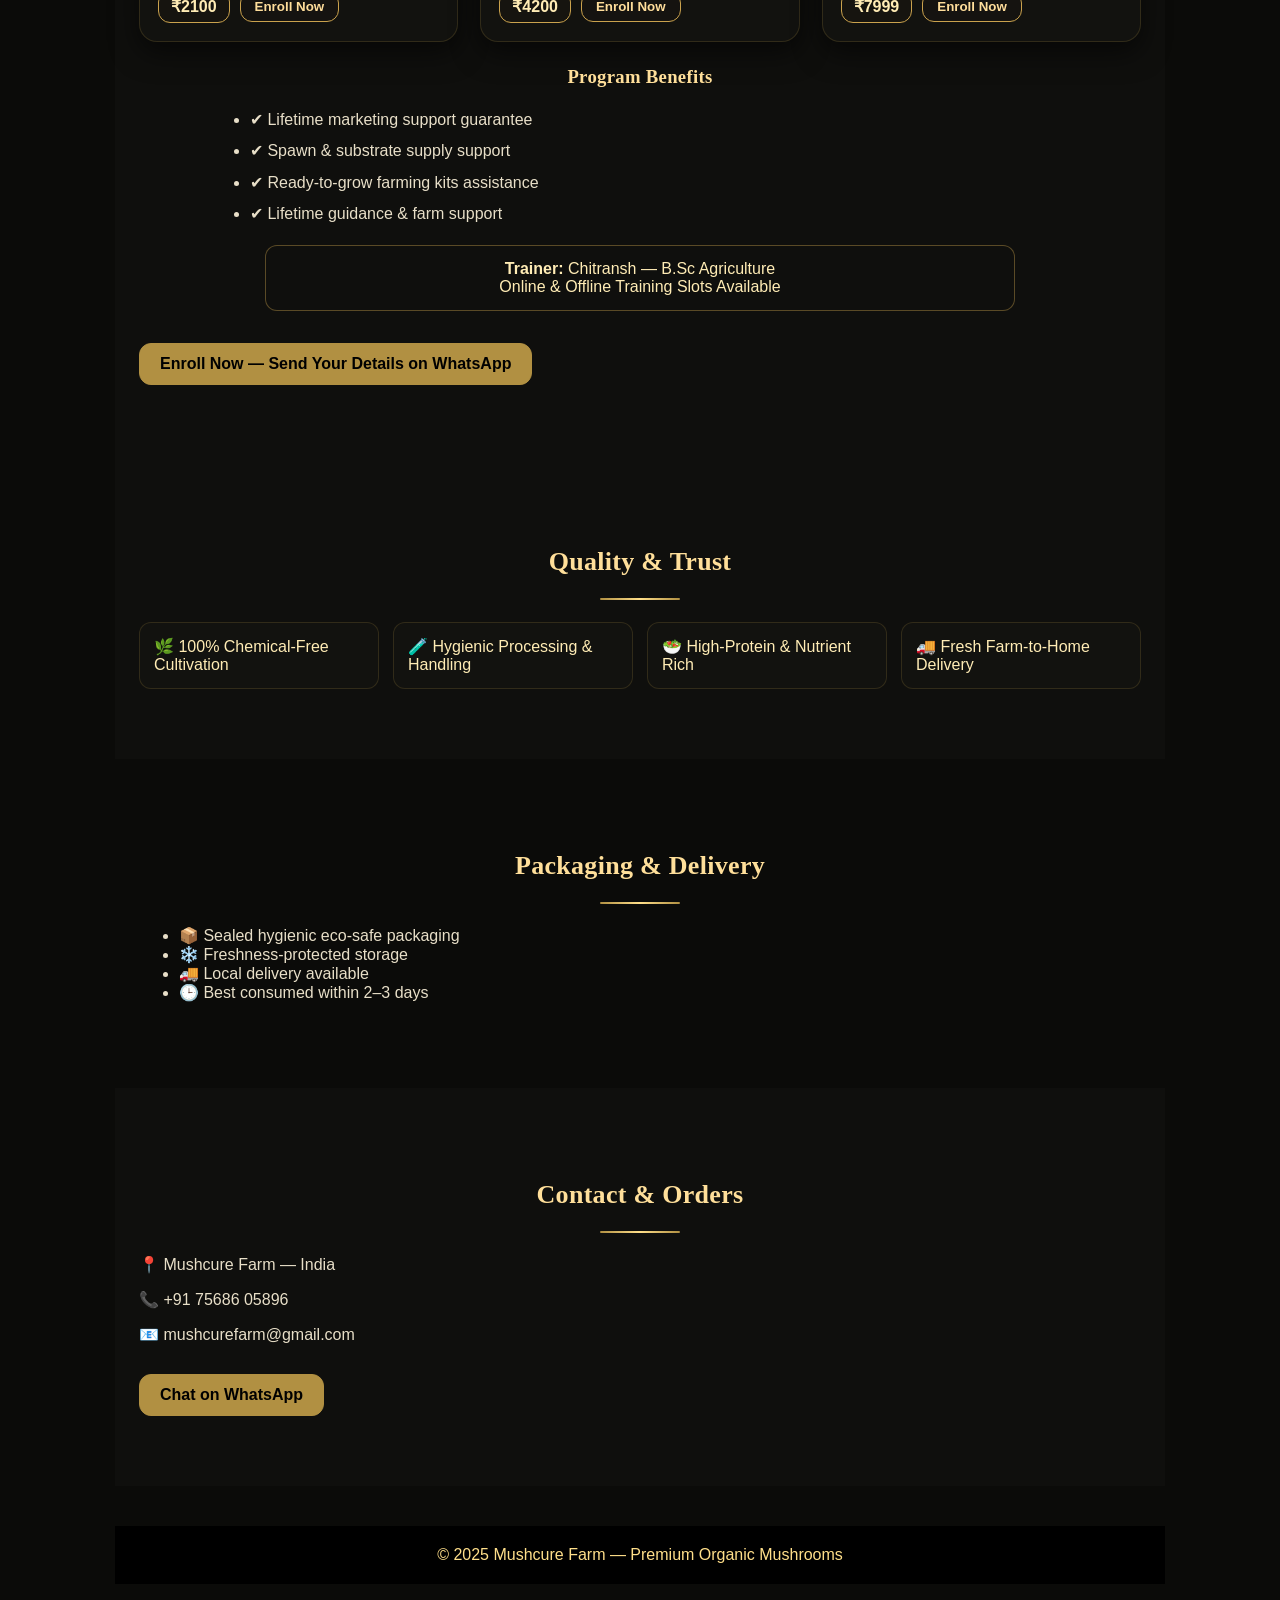
==== commit 3720935e: "Update heading for White Oyster Mushroom Kit" ====
--- a/index.html
+++ b/index.html
@@ -85,7 +85,7 @@
 
     <div class="card">
       <img src="kit.jpg" alt="White Oyster Ready To Grow Kit">
-      <h3>White Oyster Mushrooms — Dried</h3>
+      <h3>White Oyster Mushroom Kit</h3>
       <p>Soft texture • High protein • Clean & farm-fresh</p>
       <div class="badges">
         <span>🧪 Hygienic</span>
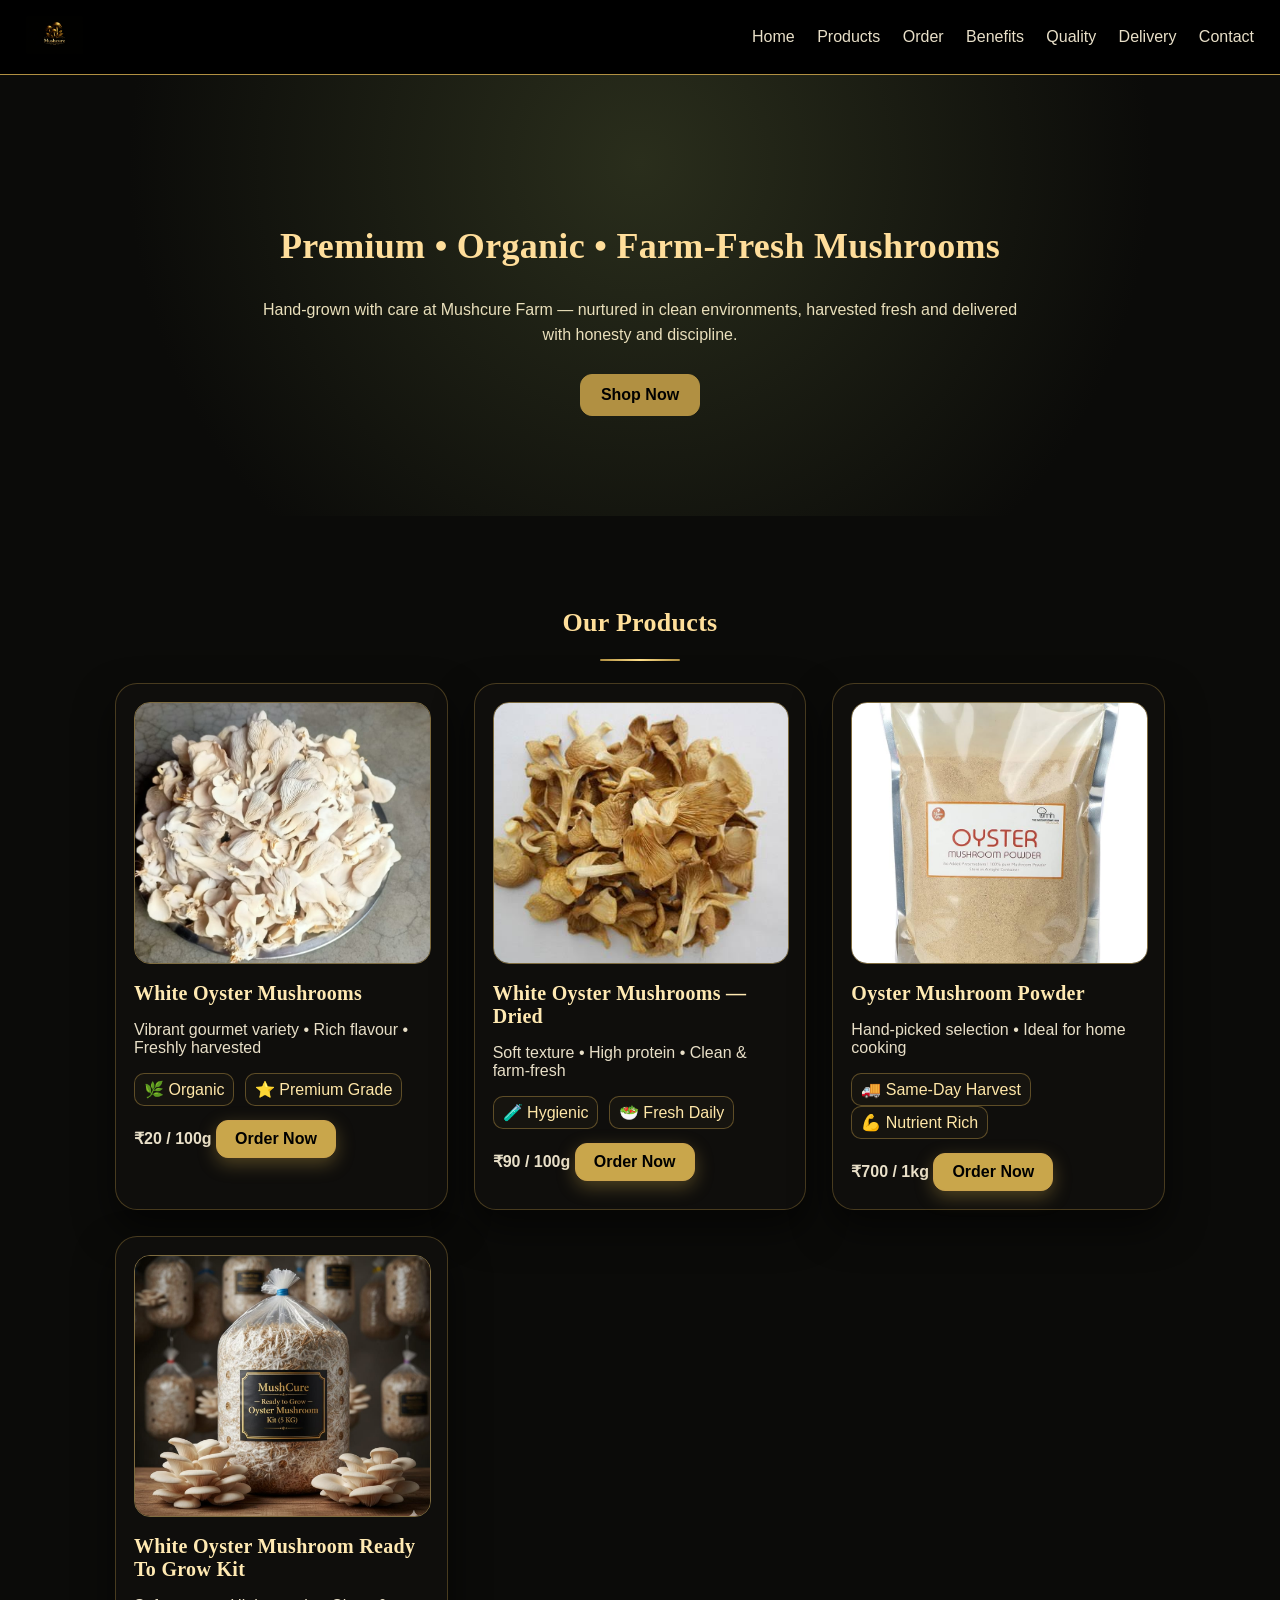
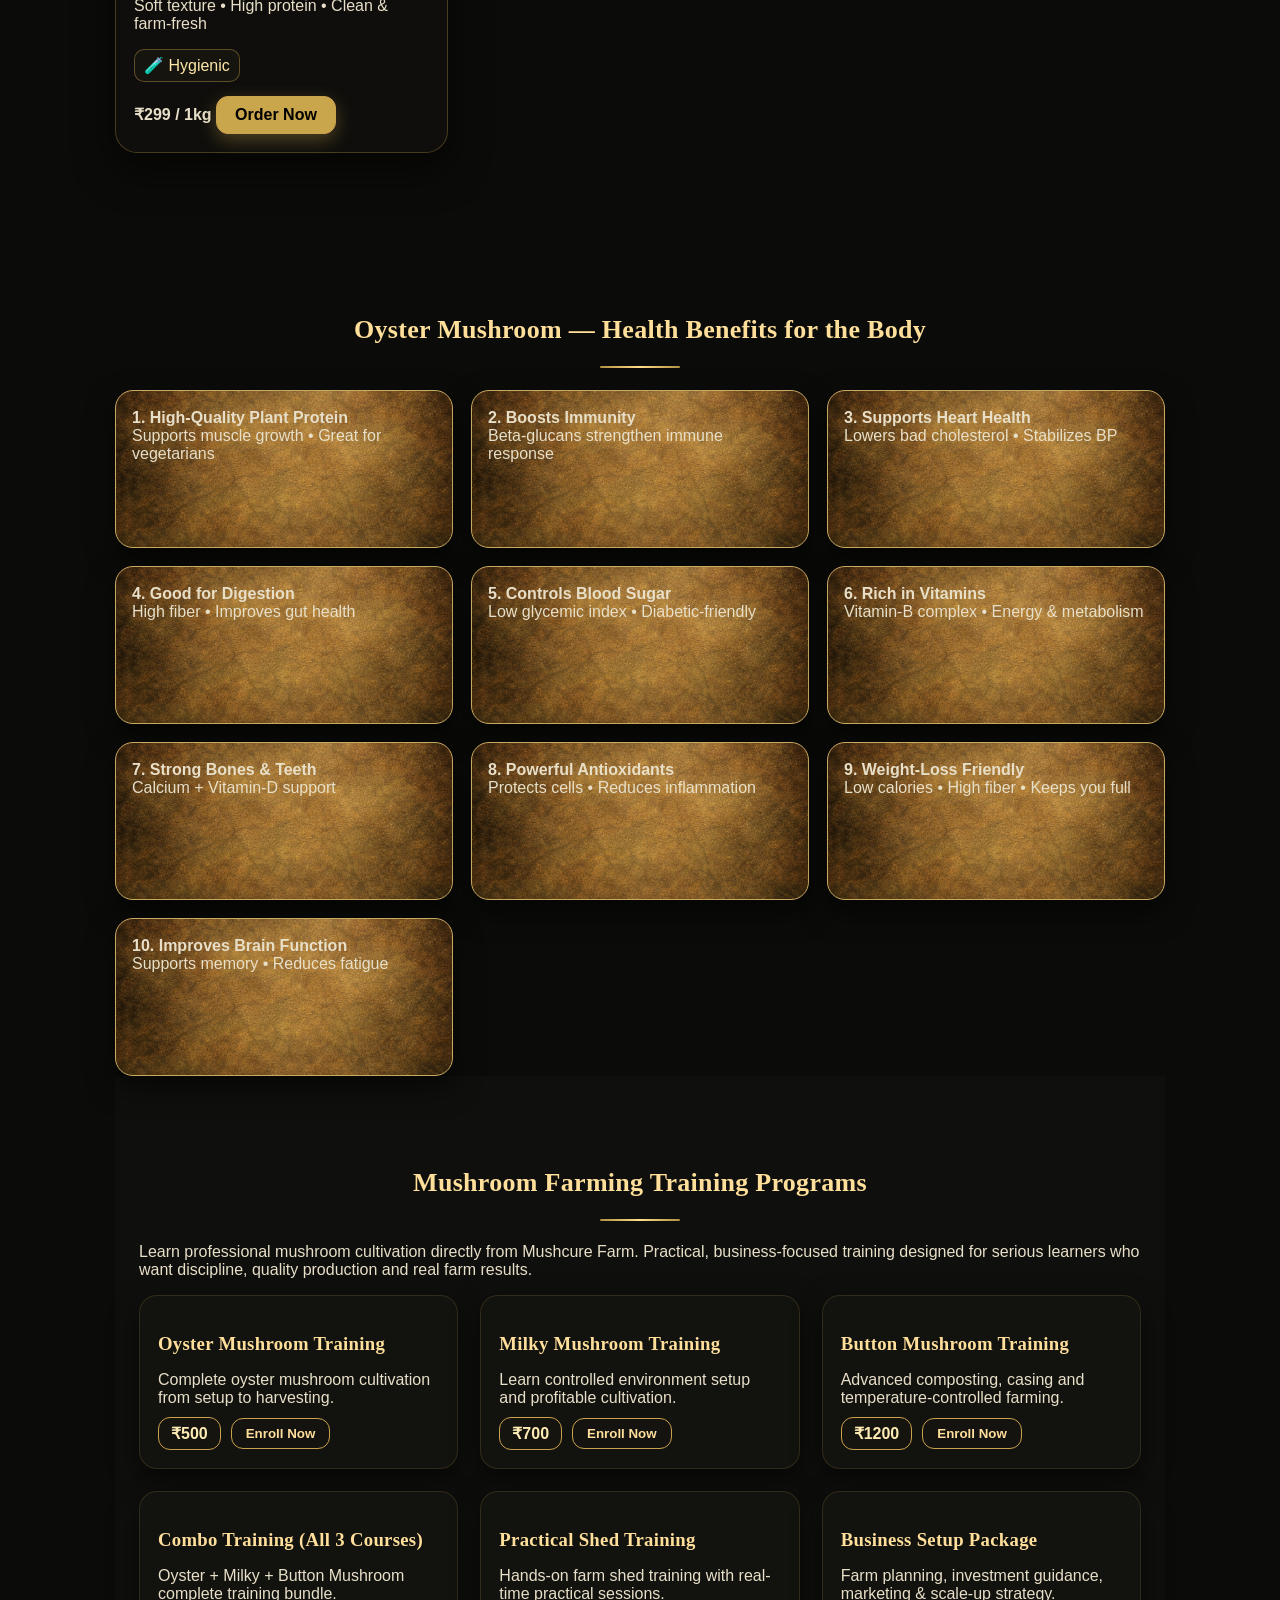
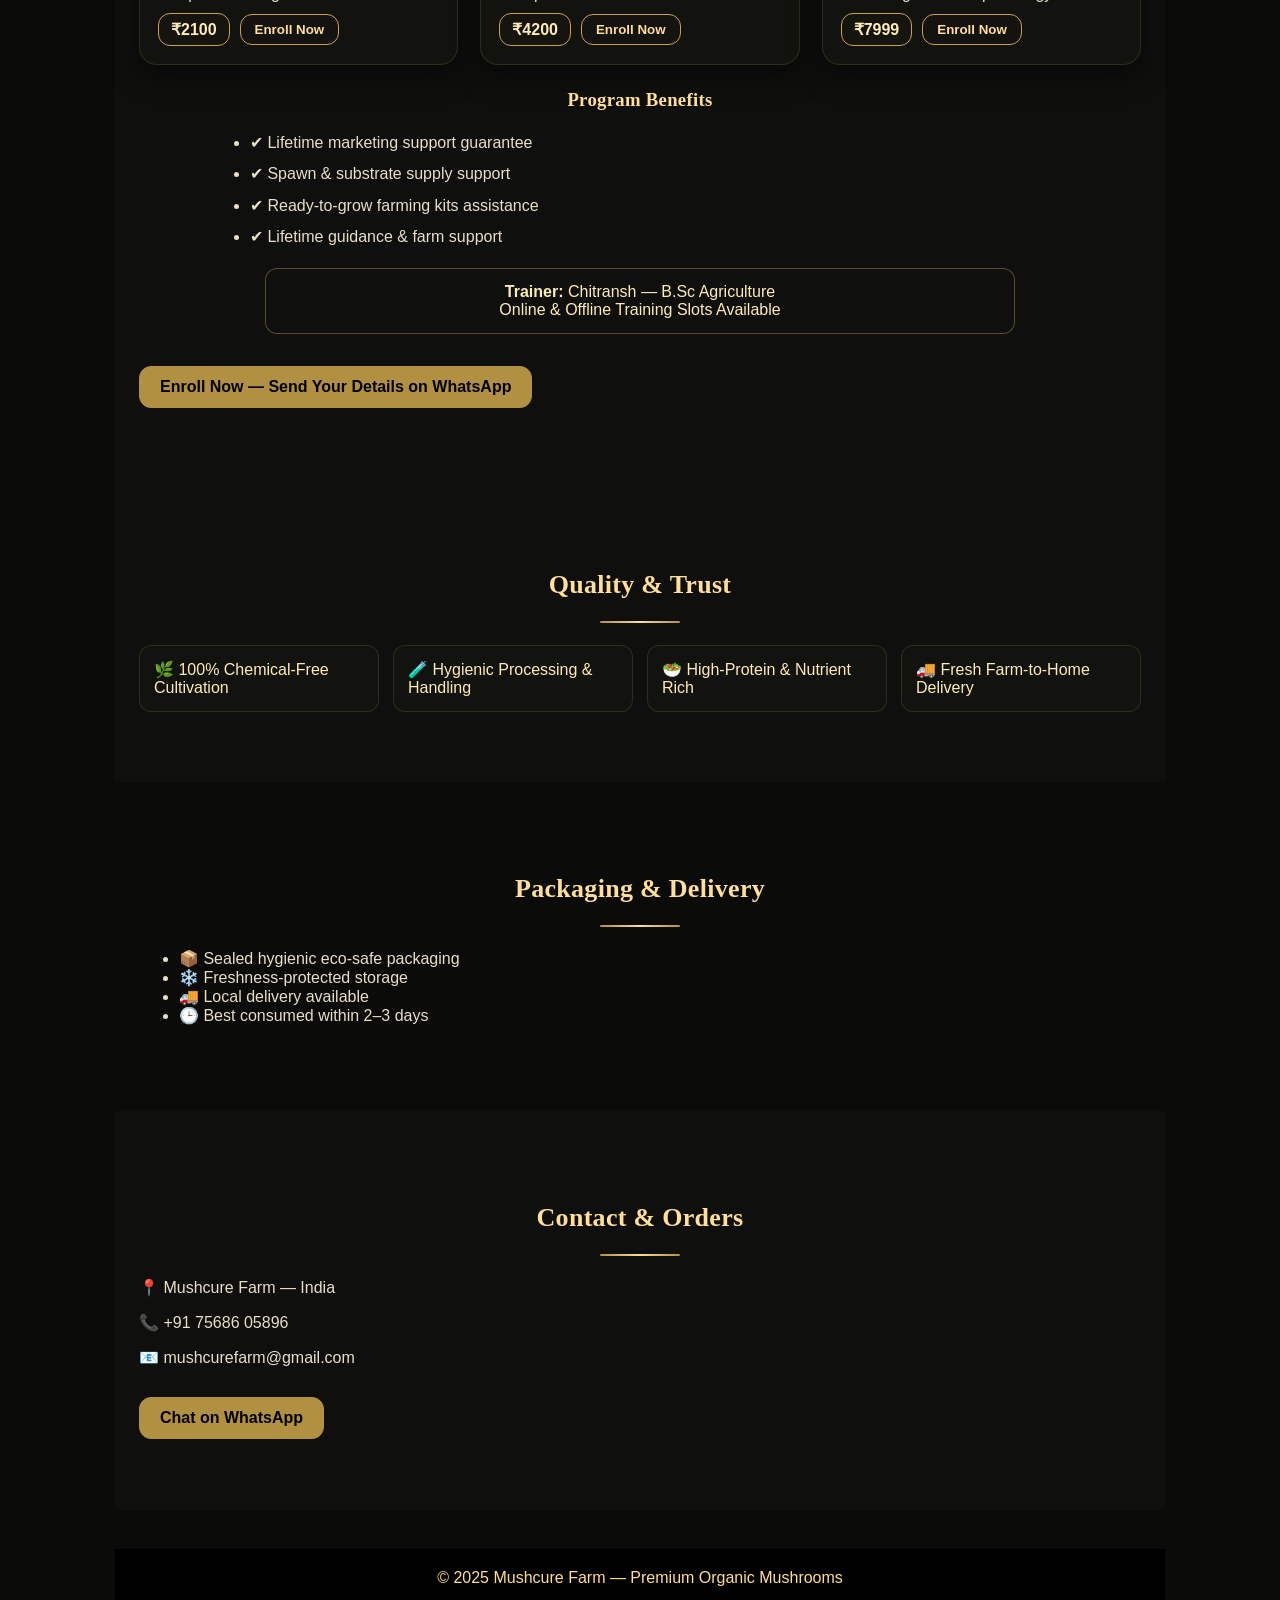
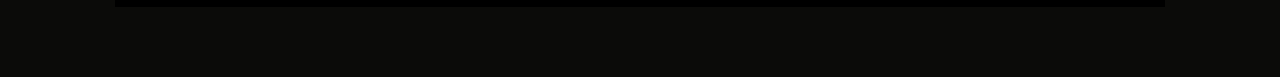
==== commit 0cdc6b9b: "Update heading for White Oyster Mushroom Kit" ====
--- a/index.html
+++ b/index.html
@@ -85,7 +85,7 @@
 
     <div class="card">
       <img src="kit.jpg" alt="White Oyster Ready To Grow Kit">
-      <h3>White Oyster Mushroom Kit</h3>
+      <h3>White Oyster Mushroom Ready To Grow Kit</h3>
       <p>Soft texture • High protein • Clean & farm-fresh</p>
       <div class="badges">
         <span>🧪 Hygienic</span>
